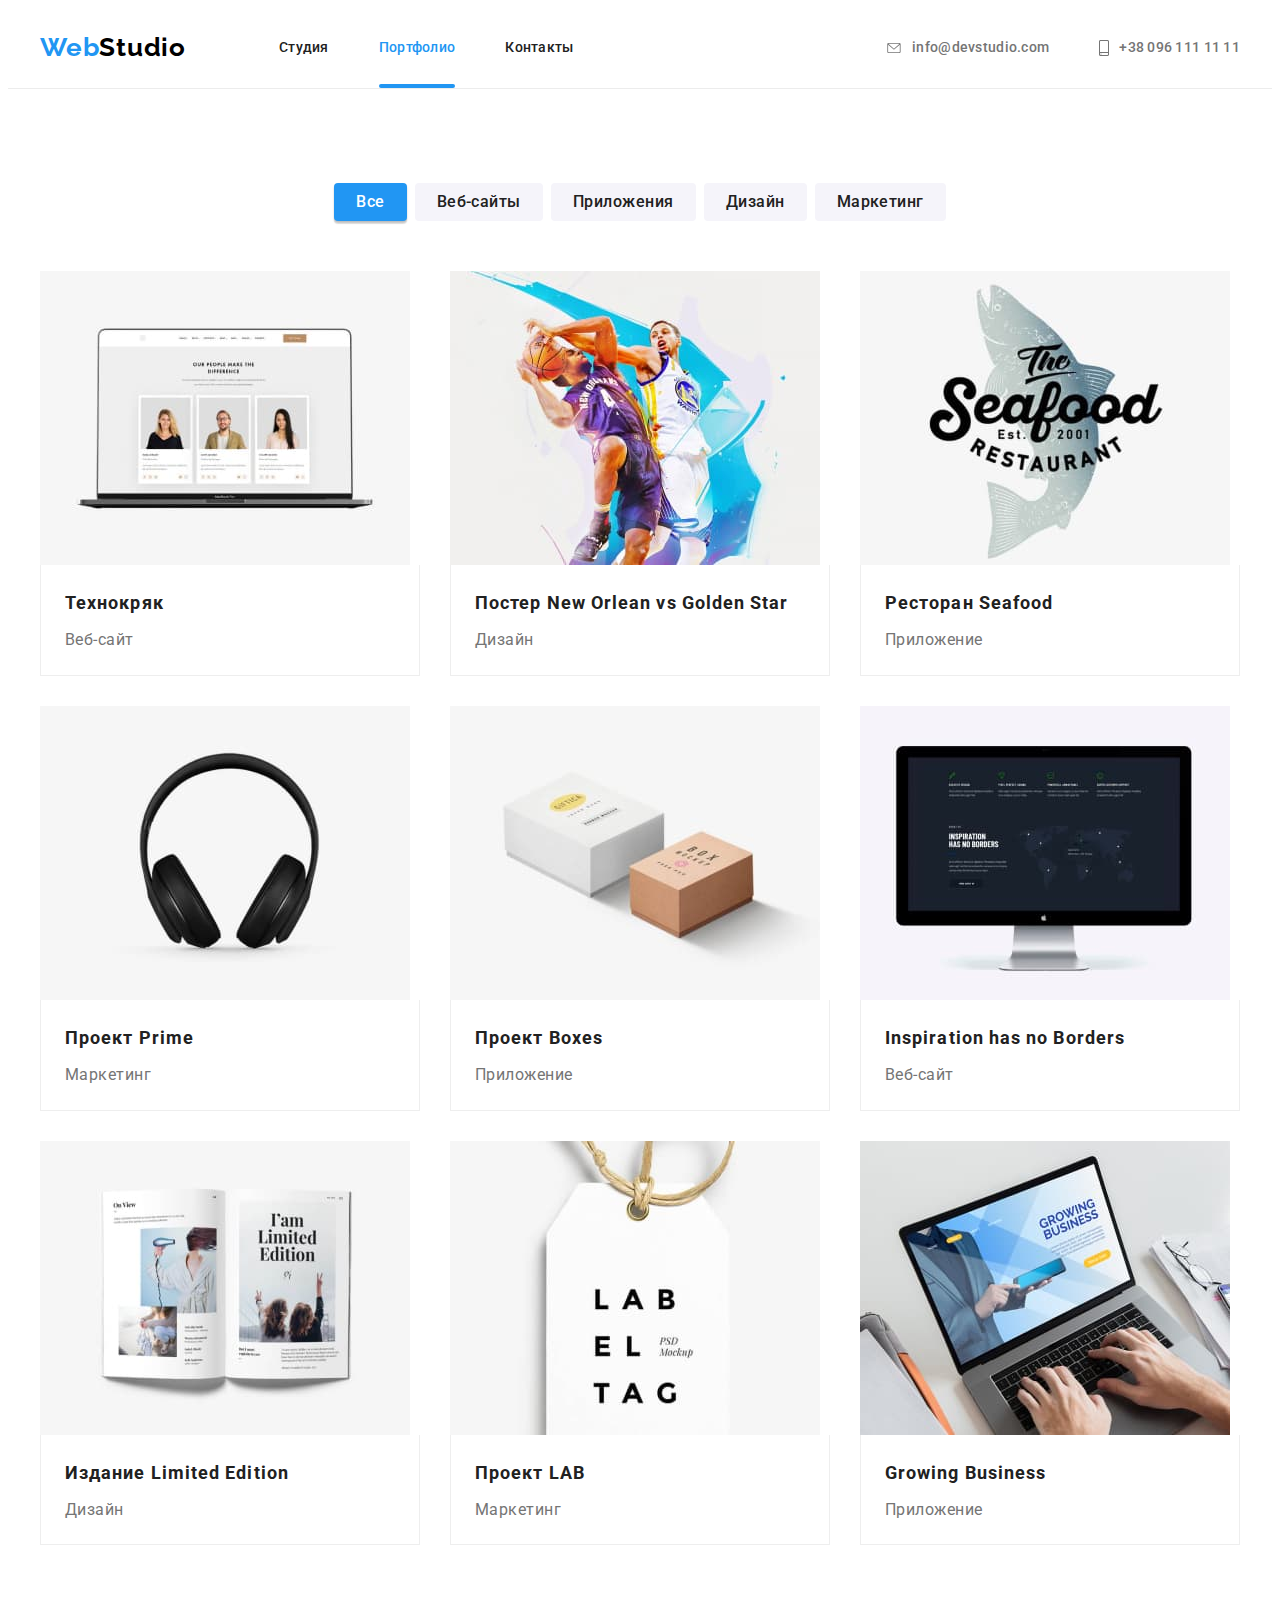
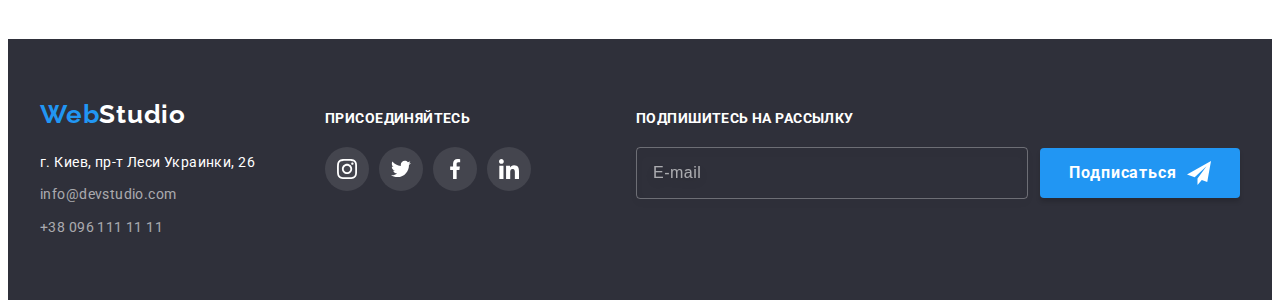
==== portfolio.html @ 106516d6 "Copies work-stage-06" ====
<!DOCTYPE html>
<html lang="ru">

<head>
  <meta charset="UTF-8" />
  <meta http-equiv="X-UA-Compatible" content="IE=edge" />
  <meta name="viewport" content="width=device-width, initial-scale=1.0" />
  <title>Portfolio</title>
  <link rel="preconnect" href="https://fonts.googleapis.com" />
  <link rel="preconnect" href="https://fonts.gstatic.com" crossorigin />
  <link href="https://fonts.googleapis.com/css2?family=Raleway:wght@700&family=Roboto:wght@400;500;700;900&display=swap"
    rel="stylesheet" />
  <link rel="stylesheet" href="https://cdnjs.cloudflare.com/ajax/libs/modern-normalize/1.1.0/modern-normalize.min.css"
    integrity="sha512-wpPYUAdjBVSE4KJnH1VR1HeZfpl1ub8YT/NKx4PuQ5NmX2tKuGu6U/JRp5y+Y8XG2tV+wKQpNHVUX03MfMFn9Q=="
    crossorigin="anonymous" referrerpolicy="no-referrer" />
  <link rel="stylesheet" href="./css/styles.css" />
</head>

<body>
  <!-- Header section -->
  <header class="header">
    <div class="container main-nav">
      <a class="logo link" href="./index.html">
        Web<span class="logo-header">Studio</span>
      </a>
      <nav>
        <ul class="site-nav list">
          <li class="item"><a class="link" href="./index.html">Студия</a></li>
          <li class="item">
            <a class="current link" href="./portfolio.html">Портфолио</a>
          </li>
          <li class="item"><a class="link" href="">Контакты</a></li>
        </ul>
      </nav>
      <!-- Header contacts section -->
      <ul class="header-contacts list">
        <li class="item">
          <a class="link" href="mailto:info@devstudio.com">
            <svg class="icon" width="16" height="10">
              <use href="./img/sprite.svg#icon-mail"></use>
            </svg>
            info@devstudio.com
          </a>
        </li>
        <li class="item">
          <a class="link" href="tel:+380961111111">
            <svg class="icon" width="10" height="16">
              <use href="./img/sprite.svg#icon-smartphone"></use>
            </svg>
            +38 096 111 11 11
          </a>
        </li>
      </ul>
    </div>
  </header>
  <!-- Main content -->
  <main>
    <section class="section portfolio">
      <div class="container">
        <!-- Скрытый заголовок -->
        <h1 hidden>Портфолио</h1>
        <!-- Filter buttons -->
        <ul class="portfolio-filter list">
          <li class="item">
            <button class="portfolio-filter-button current" type="button">
              Все
            </button>
          </li>
          <li class="item">
            <button class="portfolio-filter-button" type="button">
              Веб-сайты
            </button>
          </li>
          <li class="item">
            <button class="portfolio-filter-button" type="button">
              Приложения
            </button>
          </li>
          <li class="item">
            <button class="portfolio-filter-button" type="button">
              Дизайн
            </button>
          </li>
          <li class="item">
            <button class="portfolio-filter-button" type="button">
              Маркетинг
            </button>
          </li>
        </ul>
        <!-- Portfolio content -->
        <ul class="portfolio-content list">
          <li class="item">
            <a href="" class="link">
              <div class="portfolio-thumb">
                <img src="img/technocrack.jpg" alt="Ноутбук" width="370" />
                <p class="portfolio-overlay">
                  Ресурс предлагает комплексные предложения с разным уровнем
                  функционала и сервисов. Все это позволит посетителю получить
                  исчерпывающие сведения <br />
                  о компании или частном лице.
                </p>
              </div>
              <div class="item-info">
                <h2 class="title">Технокряк</h2>
                <p class="text">Веб-сайт</p>
              </div>
            </a>
          </li>
          <li class="item">
            <a href="" class="link">
              <div class="portfolio-thumb">
                <img src="img/basketbolists.jpg" alt="Баскетболисты" width="370" />
                <p class="portfolio-overlay">
                  Ресурс предлагает комплексные предложения с разным уровнем
                  функционала и сервисов. Все это позволит посетителю получить
                  исчерпывающие сведения <br />
                  о компании или частном лице.
                </p>
              </div>
              <div class="item-info">
                <h2 class="title">
                  Постер <span lang="en">New Orlean vs Golden Star</span>
                </h2>
                <p class="text">Дизайн</p>
              </div>
            </a>
          </li>
          <li class="item">
            <a href="" class="link">
              <div class="portfolio-thumb">
                <img src="img/restaurant-seafood.jpg" alt="Логотип ресторана" width="370" />
                <p class="portfolio-overlay">
                  Ресурс предлагает комплексные предложения с разным уровнем
                  функционала и сервисов. Все это позволит посетителю получить
                  исчерпывающие сведения <br />
                  о компании или частном лице.
                </p>
              </div>
              <div class="item-info">
                <h2 class="title">Ресторан <span lang="en">Seafood</span></h2>
                <p class="text">Приложение</p>
              </div>
            </a>
          </li>
          <li class="item">
            <a href="" class="link">
              <div class="portfolio-thumb">
                <img src="img/headphones.jpg" alt="Наушники" width="370" />
                <p class="portfolio-overlay">
                  Ресурс предлагает комплексные предложения с разным уровнем
                  функционала и сервисов. Все это позволит посетителю получить
                  исчерпывающие сведения <br />
                  о компании или частном лице.
                </p>
              </div>
              <div class="item-info">
                <h2 class="title">Проект <span lang="en">Prime</span></h2>
                <p class="text">Маркетинг</p>
              </div>
            </a>
          </li>
          <li class="item">
            <a href="" class="link">
              <div class="portfolio-thumb">
                <img src="img/boxes.jpg" alt="Коробки" width="370" />
                <p class="portfolio-overlay">
                  Ресурс предлагает комплексные предложения с разным уровнем
                  функционала и сервисов. Все это позволит посетителю получить
                  исчерпывающие сведения <br />
                  о компании или частном лице.
                </p>
              </div>
              <div class="item-info">
                <h2 class="title">Проект <span lang="en">Boxes</span></h2>
                <p class="text">Приложение</p>
              </div>
            </a>
          </li>
          <li class="item">
            <a href="" class="link">
              <div class="portfolio-thumb">
                <img src="img/monitor.jpg" alt="Монитор" width="370" />
                <p class="portfolio-overlay">
                  Ресурс предлагает комплексные предложения с разным уровнем
                  функционала и сервисов. Все это позволит посетителю получить
                  исчерпывающие сведения <br />
                  о компании или частном лице.
                </p>
              </div>
              <div class="item-info">
                <h2 class="title" lang="en">Inspiration has no Borders</h2>
                <p class="text">Веб-сайт</p>
              </div>
            </a>
          </li>
          <li class="item">
            <a href="" class="link">
              <div class="portfolio-thumb">
                <img src="img/book.jpg" alt="Книга" width="370" />
                <p class="portfolio-overlay">
                  Ресурс предлагает комплексные предложения с разным уровнем
                  функционала и сервисов. Все это позволит посетителю получить
                  исчерпывающие сведения <br />
                  о компании или частном лице.
                </p>
              </div>
              <div class="item-info">
                <h2 class="title">
                  Издание <span lang="en">Limited Edition</span>
                </h2>
                <p class="text">Дизайн</p>
              </div>
            </a>
          </li>
          <li class="item">
            <a href="" class="link">
              <div class="portfolio-thumb">
                <img src="img/tag.jpg" alt="Лейба" width="370" />
                <p class="portfolio-overlay">
                  Ресурс предлагает комплексные предложения с разным уровнем
                  функционала и сервисов. Все это позволит посетителю получить
                  исчерпывающие сведения <br />
                  о компании или частном лице.
                </p>
              </div>
              <div class="item-info">
                <h2 class="title">Проект <span lang="en">LAB</span></h2>
                <p class="text">Маркетинг</p>
              </div>
            </a>
          </li>
          <li class="item">
            <a href="" class="link">
              <div class="portfolio-thumb">
                <img src="img/businessman.jpg" alt="Бизнесмен" width="370" />
                <p class="portfolio-overlay">
                  Ресурс предлагает комплексные предложения с разным уровнем
                  функционала и сервисов. Все это позволит посетителю получить
                  исчерпывающие сведения <br />
                  о компании или частном лице.
                </p>
              </div>
              <div class="item-info">
                <h2 class="title" lang="en">Growing Business</h2>
                <p class="text">Приложение</p>
              </div>
            </a>
          </li>
        </ul>
      </div>
    </section>
  </main>
  <footer class="footer">
    <div class="container">
      <div>
        <a class="logo link" href="./index.html">Web<span class="logo-footer">Studio</span>
        </a>
        <address class="footer-address">
          <ul class="footer-address-list list">
            <li class="item">
              <a class="footer-address-link link" target="_blank" href="https://goo.gl/maps/aLoBdVxBaDCiLa739">г. Киев,
                пр-т Леси Украинки, 26</a>
            </li>
            <li class="item">
              <a class="footer-contacts-link link" href="mailto:info@devstudio.com">info@devstudio.com</a>
            </li>
            <li class="item">
              <a class="footer-contacts-link link" href="tel:+380961111111">+38 096 111 11 11</a>
            </li>
          </ul>
        </address>
      </div>
      <!-- Footer connect -->
      <div class="connect">
        <strong class="title">Присоединяйтесь</strong>
        <ul class="list">
          <li class="item">
            <a class="link" href="https://www.instagram.com">
              <svg class="icon" width="20" height="20">
                <use href="./img/sprite.svg#icon-instagram"></use>
              </svg>
            </a>
          </li>
          <li class="item">
            <a class="link" href="https://twitter.com">
              <svg class="icon" width="20" height="20">
                <use href="./img/sprite.svg#icon-twitter"></use>
              </svg>
            </a>
          </li>
          <li class="item">
            <a class="link" href="https://www.facebook.com">
              <svg class="icon" width="20" height="20">
                <use href="./img/sprite.svg#icon-facebook"></use>
              </svg>
            </a>
          </li>
          <li class="item">
            <a class="link" href="https://www.linkedin.com/">
              <svg class="icon" width="20" height="20">
                <use href="./img/sprite.svg#icon-linkedin"></use>
              </svg>
            </a>
          </li>
        </ul>
      </div>
      <!-- Footer sign-in section -->
      <div class="sign-in">
        <strong class="title">Подпишитесь на рассылку</strong>
        <form class="form" autocomplete="off">
          <input class="sign-in-field" type="email" name="mail" placeholder="E-mail">
          <button class="sign-in-btn" type="submit">Подписаться
            <svg class="icon" width="24" height="24">
              <use href="./img/sprite.svg#icon-send"></use>
            </svg>
          </button>
        </form>
      </div>

    </div>
  </footer>
</body>

</html>
---- css/styles.css ----
/* Палитра Цветов
      Логотип
Цвет логотипа: синий #2196F3;
Цвет логотипа: черный #000000;
Цвет логотипа: белый #FFFFFF;
      Текст
Цвет заголовков: темный #212121
Цвет параграфов, контакты на белом фоне: серый #757575
Контакты на сером фоне: rgba(255, 255, 255, 0.6)
      Фон
Основной цвет фона белый #FFFFFF
Основной цвет фона темный #2F303A
Вторичный цвет фона светло-серый #F5F4FA
      Кнопки
Основной цвет кнопок синий #2196F3
Цвет :hover на синих кнопках синий #188CE8
Основной цвет кнопок серый #F5F4FA
Цвет :hover на серых кнопках синий #2196F3
Цвет бордера нижний у хедера #ECECEC
Цвет бордера карточек портфолио #EEEEEE
Team social icon color #AFB1B8
Footer connect icons color rgba(255, 255, 255, 0.1);

input-border-color
*/
/* Fonts
Logo Raleway 700; 
h1 Roboto 900
h2 Roboto 700
li,h3 Roboto 500
p Roboto 400 */

:root {
  --main-color: #ffffff;
  --header-logo-color: #000000;
  --accent-color: #2196f3;
  --title-color: #212121;
  --text-color: #757575;
  --text-color-secondary: rgba(255, 255, 255, 0.6);
  --bg-color-first: #2f303a;
  --bg-color-second: #f5f4fa;
  --btn-color-hover: #188ce8;
  --header-border: #ececec;
  --portfolio-cars-border: #eeeeee;
  --social-icon-fill: #afb1b8;
  --footer-icon-bg: rgba(255, 255, 255, 0.1);
  --services-overlay-bg: rgba(47, 48, 58, 0.8);
  --backdrop-color: rgba(47, 48, 58, 0.8);
  --close-btn-border: rgba(0, 0, 0, 0.1);
  --portfolio-overlay-bg: rgba(33, 150, 243, 0.9);
  --input-border-color: rgba(33, 33, 33, 0.2);
  --placeholder-color: rgba(117, 117, 117, 0.5);
  --sign-in-border: rgba(255, 255, 255, 0.3);

  --anim-time: 250ms;
  --anim-time-line: cubic-bezier(0.4, 0, 0.2, 1);
}
/* Main preferences */

h1,
h2,
h3,
p {
  margin: 0;
}
ul {
  padding-left: 0;
  margin: 0;
}
img {
  display: block;
}

body {
  color: var(--text-color);
  background-color: var(--main-color);
  font-family: Roboto, sans-serif;
  font-size: 14px;
}

.list {
  list-style: none;
}

.link {
  text-decoration: none;
}

.container {
  width: 1200px;
  padding-left: 15px;
  padding-right: 15px;
  margin: 0 auto;
  /* outline: 2px solid tomato; */
}
.section {
  padding-top: 94px;
  padding-bottom: 94px;
  /* outline: 2px solid yellow; */
}

/* Header section */
.header {
  border-bottom: 1px solid var(--header-border);
}

.header .logo {
  padding: 24px 0;
}

.logo {
  color: var(--accent-color);
  font-family: Raleway;
  font-weight: 700;
  font-size: 26px;
  line-height: 1.2;
  letter-spacing: 0.03em;
}

.logo-header {
  color: var(--header-logo-color);
}

/* Main nav */

.main-nav {
  display: flex;
  align-items: center;
}

.site-nav {
  display: flex;
  margin-left: 93px;
}

.site-nav .item + .item {
  margin-left: 50px;
}

.site-nav .link {
  position: relative;
  display: block;

  padding-top: 32px;
  padding-bottom: 32px;

  color: var(--title-color);
  font-weight: 500;
  line-height: 1.14;
  letter-spacing: 0.02em;
  transition: color var(--anim-time) var(--anim-time-line);
}
.site-nav .link:hover,
.site-nav .link:focus {
  color: var(--accent-color);
}
.site-nav .current {
  color: var(--accent-color);
}

.site-nav .current::after {
  position: absolute;
  content: "";
  left: 0;
  bottom: 0;
  width: 100%;
  height: 4px;
  background-color: var(--accent-color);
  border-radius: 2px;
}

/* Header contacts section */

.header-contacts {
  display: flex;
  margin-left: auto;
}

.header-contacts .item + .item {
  margin-left: 50px;
}

.header-contacts .link {
  display: flex;
  align-items: center;

  padding-top: 32px;
  padding-bottom: 32px;

  color: var(--text-color);
  font-weight: 500;
  line-height: 1.14;
  letter-spacing: 0.02em;
  transition: color var(--anim-time) var(--anim-time-line);
}

.header-contacts .icon {
  margin-right: 10px;
  fill: currentColor;
}

.header-contacts .link:hover,
.header-contacts .link:focus {
  color: var(--accent-color);
}

/* Order section */

.order {
  padding: 200px 0;
  background-color: var(--bg-color-first);
  padding: 200px auto;
  text-align: center;

  max-width: 1600px;
  height: 600px;

  margin-left: auto;
  margin-right: auto;

  background-image: linear-gradient(
      to right,
      rgba(47, 48, 58, 0.4),
      rgba(47, 48, 58, 0.4)
    ),
    url(../img/order-bg.jpg);
  background-position: center;
  background-repeat: no-repeat;
  background-size: cover;
}

.order-title {
  color: var(--main-color);
  font-weight: 900;
  font-size: 44px;
  line-height: 1.36;
  text-align: center;
  letter-spacing: 0.06em;
  text-transform: uppercase;
  width: 696px;

  margin-bottom: 30px;
  margin-left: auto;
  margin-right: auto;
}

/* Button */

.order-button,
.modal-submit,
.sign-in-btn {
  /* padding-top: 10px 32px; */
  padding: 0;

  width: 200px;
  height: 50px;

  color: var(--main-color);
  background-color: var(--accent-color);
  cursor: pointer;
  font-family: inherit;
  font-weight: 700;
  font-size: 16px;
  line-height: 1.88;

  text-align: center;
  letter-spacing: 0.06em;

  border: none;
  box-shadow: 0px 4px 4px rgba(0, 0, 0, 0.15);
  border-radius: 4px;

  transition: background-color var(--anim-time) var(--anim-time-line);
}

.order-button:hover,
.order-button:focus,
.modal-submit:hover,
.modal-submit:focus,
.sign-in-btn:hover,
.sign-in-btn:focus {
  background-color: var(--btn-color-hover);
}

/* Advantages section */

.advantages .list {
  display: flex;
  justify-content: space-between;
}

.advantages .item {
  width: 270px;
}

.advantages .item + .item {
  margin-left: 30px;
}

.advantages .card {
  display: flex;
  justify-content: center;
  align-items: center;

  height: 120px;

  background-color: var(--bg-color-second);
  border-radius: 4px;
  margin-bottom: 30px;
}

.advantages .title {
  margin-bottom: 10px;

  color: var(--title-color);
  font-weight: 700;
  line-height: 1.14;
  letter-spacing: 0.03em;
  text-transform: uppercase;
}
.advantages .text {
  line-height: 1.7;
  letter-spacing: 0.03em;
}

/* Services section */

.services {
  padding-bottom: 94px;
}

.services .list {
  display: flex;
  justify-content: space-between;
}

.services .item {
  position: relative;
}

/* .services .item + .item {
  /* margin-left: 30px;
 } */

.services .title,
.team .title {
  margin-bottom: 50px;

  color: var(--title-color);
  font-weight: 700;
  font-size: 36px;
  line-height: 1.17;
  text-align: center;
  letter-spacing: 0.03em;
}

.services-overlay {
  position: absolute;
  left: 0;
  bottom: 0;

  display: flex;
  justify-content: center;
  align-items: center;

  height: 70px;
  width: 100%;
  /* padding-top: 27px;
  padding-bottom: 27px; */

  font-weight: 700;
  font-size: 14px;
  line-height: 1.14;
  text-align: center;
  letter-spacing: 0.03em;
  text-transform: uppercase;
  color: var(--main-color);

  background-color: var(--services-overlay-bg);
}

/* Team section */
.team {
  background-color: var(--bg-color-second);
}

.team-list {
  display: flex;
  justify-content: space-between;
}

.team .item + .item {
  margin-left: 30px;
}

.team .item {
  padding-bottom: 30px;

  background-color: var(--main-color);

  box-shadow: 0px 1px 3px rgba(0, 0, 0, 0.12), 0px 1px 1px rgba(0, 0, 0, 0.14),
    0px 2px 1px rgba(0, 0, 0, 0.2);
  border-radius: 0px 0px 4px 4px;
}
.team img {
  margin-bottom: 30px;
}

.team .worker {
  margin-bottom: 10px;

  color: var(--title-color);
  font-weight: 500;
  font-size: 16px;
  line-height: 1.19;
  text-align: center;
  letter-spacing: 0.03em;
}

.team .text {
  margin-bottom: 16px;

  font-size: 16px;
  line-height: 1.19;
  /* text-align: center; */
  letter-spacing: 0.03em;
  text-align: center;
}

/* -----Social----- */
.social {
  display: flex;
  justify-content: center;
}

.social-item + .social-item {
  margin-left: 10px;
}

.social-link {
  display: flex;
  align-items: center;
  justify-content: center;

  width: 44px;
  height: 44px;
  border-radius: 50%;
  background-color: var(--main-color);
  color: var(--social-icon-fill);
  transition: color var(--anim-time) var(--anim-time-line),
    background-color var(--anim-time) var(--anim-time-line);
}

.social-icon {
  fill: currentColor;
}

.social-link:hover,
.social-link:focus {
  color: var(--main-color);
  background-color: var(--accent-color);
}

/* Clients section */

.clients .title {
  margin-bottom: 50px;

  color: var(--title-color);
  font-weight: 700;
  font-size: 36px;
  line-height: 1.17;
  text-align: center;
  letter-spacing: 0.03em;
}

.clients .list {
  display: flex;
  justify-content: space-between;
}

.clients .item + .item {
  margin-left: 30px;
}

.clients .link {
  display: flex;
  align-items: center;
  justify-content: center;

  width: 170px;
  height: 92px;
  border: 1px solid var(--social-icon-fill);
  color: var(--social-icon-fill);
  border-radius: 4px;

  transition: color var(--anim-time) var(--anim-time-line),
    border-color var(--anim-time) var(--anim-time-line);
}

.clients .icon {
  fill: currentColor;
}

.clients .link:hover,
.clients .link:focus {
  color: var(--accent-color);
  border-color: var(--accent-color);
}

/* Footer section */
.footer {
  padding-top: 60px;
  padding-bottom: 60px;

  background-color: var(--bg-color-first);
}

.logo-footer {
  color: var(--main-color);
}

.footer-address {
  margin-top: 20px;
}

.footer-address-list .item + .item {
  margin-top: 9px;
}

.footer-address-link {
  color: var(--main-color);
  font-style: normal;
  font-weight: 400;
  line-height: 1.7;
  letter-spacing: 0.03em;
}

.footer-contacts-link {
  color: var(--text-color-secondary);
  font-style: normal;
  font-weight: 400;
  line-height: 1.7;
  letter-spacing: 0.03em;
}

.footer .link {
  transition: color var(--anim-time) var(--anim-time-line);
}

.footer .link:hover,
.footer .link:focus {
  color: var(--accent-color);
}

/* Footer connect */
.footer .container {
  display: flex;
  align-items: baseline;
}

.connect {
  margin-left: 70px;
}

.connect .title,
.sign-in .title {
  display: block;

  margin-bottom: 20px;

  color: var(--main-color);
  font-weight: 700;
  font-size: 14px;
  line-height: 1.14;
  letter-spacing: 0.03em;
  text-transform: uppercase;
}

.connect .list {
  display: flex;
  justify-content: center;
}

.connect .item + .item {
  margin-left: 10px;
}

.connect .link {
  display: flex;
  justify-content: center;
  align-items: center;

  width: 44px;
  height: 44px;
  border-radius: 50%;
  background-color: var(--footer-icon-bg);

  transition: background-color var(--anim-time) var(--anim-time-line);
}

.connect .icon {
  fill: var(--main-color);
}

.connect .link:hover,
.connect .link:focus {
  background-color: var(--accent-color);
}

/* Footer sign-in section */

.sign-in {
  margin-left: auto;
}

.sign-in .form {
  display: inline-flex;
  align-items: center;
}
.sign-in-field {
  width: 358px;

  padding: 15px 16px;
  margin-right: 12px;
  cursor: pointer;

  background-color: transparent;
  border: 1px solid var(--sign-in-border);
  filter: drop-shadow(0px 4px 4px rgba(0, 0, 0, 0.15));
  border-radius: 4px;

  /* font-family: "Roboto";
  font-style: normal;
  font-weight: 400; */
  font-size: 16px;
  line-height: 1.25;
  letter-spacing: 0.03em;
  color: var(--main-color);
}

.sign-in-field::placeholder {
  /* font-family: "Roboto";
  font-style: normal;
  font-weight: 400; */
  font-size: 16px;
  line-height: 1.25;
  letter-spacing: 0.03em;
  color: var(--text-color-secondary);
}

.sign-in-btn {
  display: inline-flex;
  justify-content: center;
  align-items: center;
}

.sign-in-btn .icon {
  margin-left: 10px;
  fill: var(--main-color);
}

/* ---Backdrop--- */

.backdrop {
  position: fixed;
  top: 0;
  left: 0;
  width: 100%;
  height: 100%;

  background: var(--backdrop-color);

  opacity: 1;
  transition: opacity var(--anim-time) var(--anim-time-line),
    visibility var(--anim-time) var(--anim-time-line);
}

.backdrop.is-hidden {
  opacity: 0;
  pointer-events: none;
  visibility: hidden;
}

.backdrop.is-hidden .modal {
  transform: translate(-50%, -50%) scale(0.5);
}

.modal {
  position: absolute;
  top: 50%;
  left: 50%;

  width: 528px;
  min-height: 581px;

  padding: 40px;

  background-color: var(--main-color);
  box-shadow: 0px 1px 3px rgba(0, 0, 0, 0.12), 0px 1px 1px rgba(0, 0, 0, 0.14),
    0px 2px 1px rgba(0, 0, 0, 0.2);
  border-radius: 4px;

  transform: translate(-50%, -50%) scale(1);
  transition: transform var(--anim-time) var(--anim-time-line);
}

.close-btn {
  position: absolute;
  right: 8px;
  top: 8px;

  display: flex;
  justify-content: center;
  align-items: center;

  width: 30px;
  height: 30px;

  cursor: pointer;

  background-color: inherit;
  border: 1px solid var(--close-btn-border);
  border-radius: 50%;

  transition: fill var(--anim-time) var(--anim-time-line);
}

.close-btn:hover,
.close-btn:focus {
  fill: var(--accent-color);
}

/* Modal formfield */

.modal-form {
  width: 100%;
}

.modal-title {
  display: block;

  margin-bottom: 12px;

  font-weight: 700;
  font-size: 20px;
  line-height: 1, 15;
  text-align: center;
  letter-spacing: 0.03em;

  color: var(--title-color);
}

.input-label {
  display: block;
  margin-bottom: 4px;

  cursor: pointer;

  font-weight: 400;
  font-size: 12px;
  line-height: 1.17;
  letter-spacing: 0.01em;

  color: var(--text-color);
}
.input-wrap {
  position: relative;

  margin-bottom: 10px;
}

.form-input {
  display: block;
  width: 100%;

  padding: 11px 12px;
  padding-left: 42px;

  font-style: normal;
  font-weight: 400;
  font-size: 14px;
  line-height: 1.14;
  letter-spacing: 0.01em;
  border: 1px solid var(--input-border-color);
  border-radius: 4px;

  outline: none;

  cursor: pointer;

  transition: border-color var(--anim-time) var(--anim-time-line);
}

.input-wrap:focus-within > .form-input {
  border-color: var(--accent-color);
}

.input-wrap .icon {
  position: absolute;

  bottom: 50%;
  left: 12px;

  transform: translateY(50%);

  fill: var(--title-color);
  transition: fill var(--anim-time) var(--anim-time-line);
}

.input-wrap:focus-within > .icon {
  fill: var(--accent-color);
}

.input-comment {
  display: block;

  width: 100%;
  height: 120px;

  resize: none;
  padding: 12px 16px;

  border: 1px solid var(--input-border-color);
  border-radius: 4px;

  cursor: pointer;

  transition: border-color var(--anim-time) var(--anim-time-line);
}

.input-comment::placeholder {
  font-size: 14px;
  line-height: 16px;
  letter-spacing: 0.01em;
  color: var(--placeholder-color);
}

.comment-wrap {
  margin-bottom: 20px;
}

/* Modal agreement checkbox*/

.agreement {
  position: relative;

  display: flex;
  justify-content: center;

  margin-bottom: 30px;
}

.agreement-checkbox {
  position: absolute;
  width: 1px;
  height: 1px;
  margin: -1px;
  border: 0;
  padding: 0;
  clip: rect(0 0 0 0);
  overflow: hidden;
}

.agreement-icon {
  display: inline-block;

  margin-right: 7px;

  border: 2px solid var(--title-color);
  border-radius: 2px;

  transition: background-color 250ms linear, border 250ms linear;
  fill: transparent;
}

.agreement:focus-within > .agreement-icon {
  border: 2px solid var(--btn-color-hover);
}

.agreement-checkbox:checked + .agreement-icon {
  border-color: transparent;
  background-color: var(--accent-color);
  fill: var(--main-color);
  /* background-image: url("../img/full-check.svg"); */
  /* background-size: contain;
  background-origin: border-box; */
}

.agreement-link {
  color: var(--accent-color);
}
/* Modal submit button */

.modal-submit {
  display: block;
  margin-left: auto;
  margin-right: auto;
}

/* Porttfolio section */

.portfolio-filter {
  display: flex;
  justify-content: center;
  align-items: flex-start;

  padding-bottom: 16px;
  margin-bottom: 34px;
}

.portfolio-filter .item + .item {
  margin-left: 8px;
}

.portfolio-filter-button {
  padding: 6px 22px;

  color: var(--title-color);
  background-color: var(--bg-color-second);
  font-family: inherit;
  font-weight: 500;
  font-size: 16px;
  line-height: 1.63;
  text-align: center;
  letter-spacing: 0.03em;
  cursor: pointer;
  border: none;
  border-radius: 4px;

  transition: color var(--anim-time) var(--anim-time-line),
    background-color var(--anim-time) var(--anim-time-line),
    box-shadow var(--anim-time) var(--anim-time-line);
}

.portfolio-filter-button:hover,
.portfolio-filter-button:focus {
  color: var(--main-color);
  background-color: var(--accent-color);
  /* shadow-middle */
  box-shadow: 0px 3px 1px rgba(0, 0, 0, 0.1), 0px 1px 2px rgba(0, 0, 0, 0.08),
    0px 2px 2px rgba(0, 0, 0, 0.12);
}

.portfolio-filter-button.current {
  color: var(--main-color);
  background-color: var(--accent-color);
  box-shadow: 0px 3px 1px rgba(0, 0, 0, 0.1), 0px 1px 2px rgba(0, 0, 0, 0.08),
    0px 2px 2px rgba(0, 0, 0, 0.12);
}

/* Portfolio content */

.portfolio-content {
  display: flex;
  flex-wrap: wrap;
  margin-left: -30px;
  margin-bottom: -30px;
}

.portfolio-content .item {
  width: calc(100% / 3 - 30px);
  margin-left: 30px;
  margin-bottom: 30px;
}

.portfolio-content .link {
  display: block;
  transition: box-shadow var(--anim-time) var(--anim-time-line);
}

.portfolio-thumb {
  position: relative;
  overflow: hidden;
}

.portfolio-overlay {
  position: absolute;
  top: 0;
  left: 0;
  height: 100%;
  width: 100%;

  display: flex;
  align-items: center;

  padding-left: 28px;
  padding-right: 28px;

  font-size: 18px;
  line-height: 1.56;
  letter-spacing: 0.03em;

  background-color: var(--portfolio-overlay-bg);
  color: var(--main-color);

  transform: translateY(101%);
  transition: transform var(--anim-time) var(--anim-time-line);
}

.portfolio-content .link:hover .portfolio-overlay,
.portfolio-content .link:focus .portfolio-overlay {
  transform: translateY(0);
}

.portfolio-content .link:hover,
.portfolio-content .link:focus {
  box-shadow: 0px 1px 1px rgba(0, 0, 0, 0.12), 0px 4px 4px rgba(0, 0, 0, 0.06),
    1px 4px 6px rgba(0, 0, 0, 0.16);
}

.item-info {
  padding: 20px 24px;

  border-left: 1px solid var(--portfolio-cars-border);
  border-right: 1px solid var(--portfolio-cars-border);
  border-bottom: 1px solid var(--portfolio-cars-border);
}

.portfolio-content .title {
  margin-bottom: 4px;

  color: var(--title-color);
  font-weight: 700;
  font-size: 18px;
  line-height: 2;
  letter-spacing: 0.06em;
}
.portfolio-content .text {
  color: var(--text-color);
  font-size: 16px;
  line-height: 1.86;
  letter-spacing: 0.03em;
}
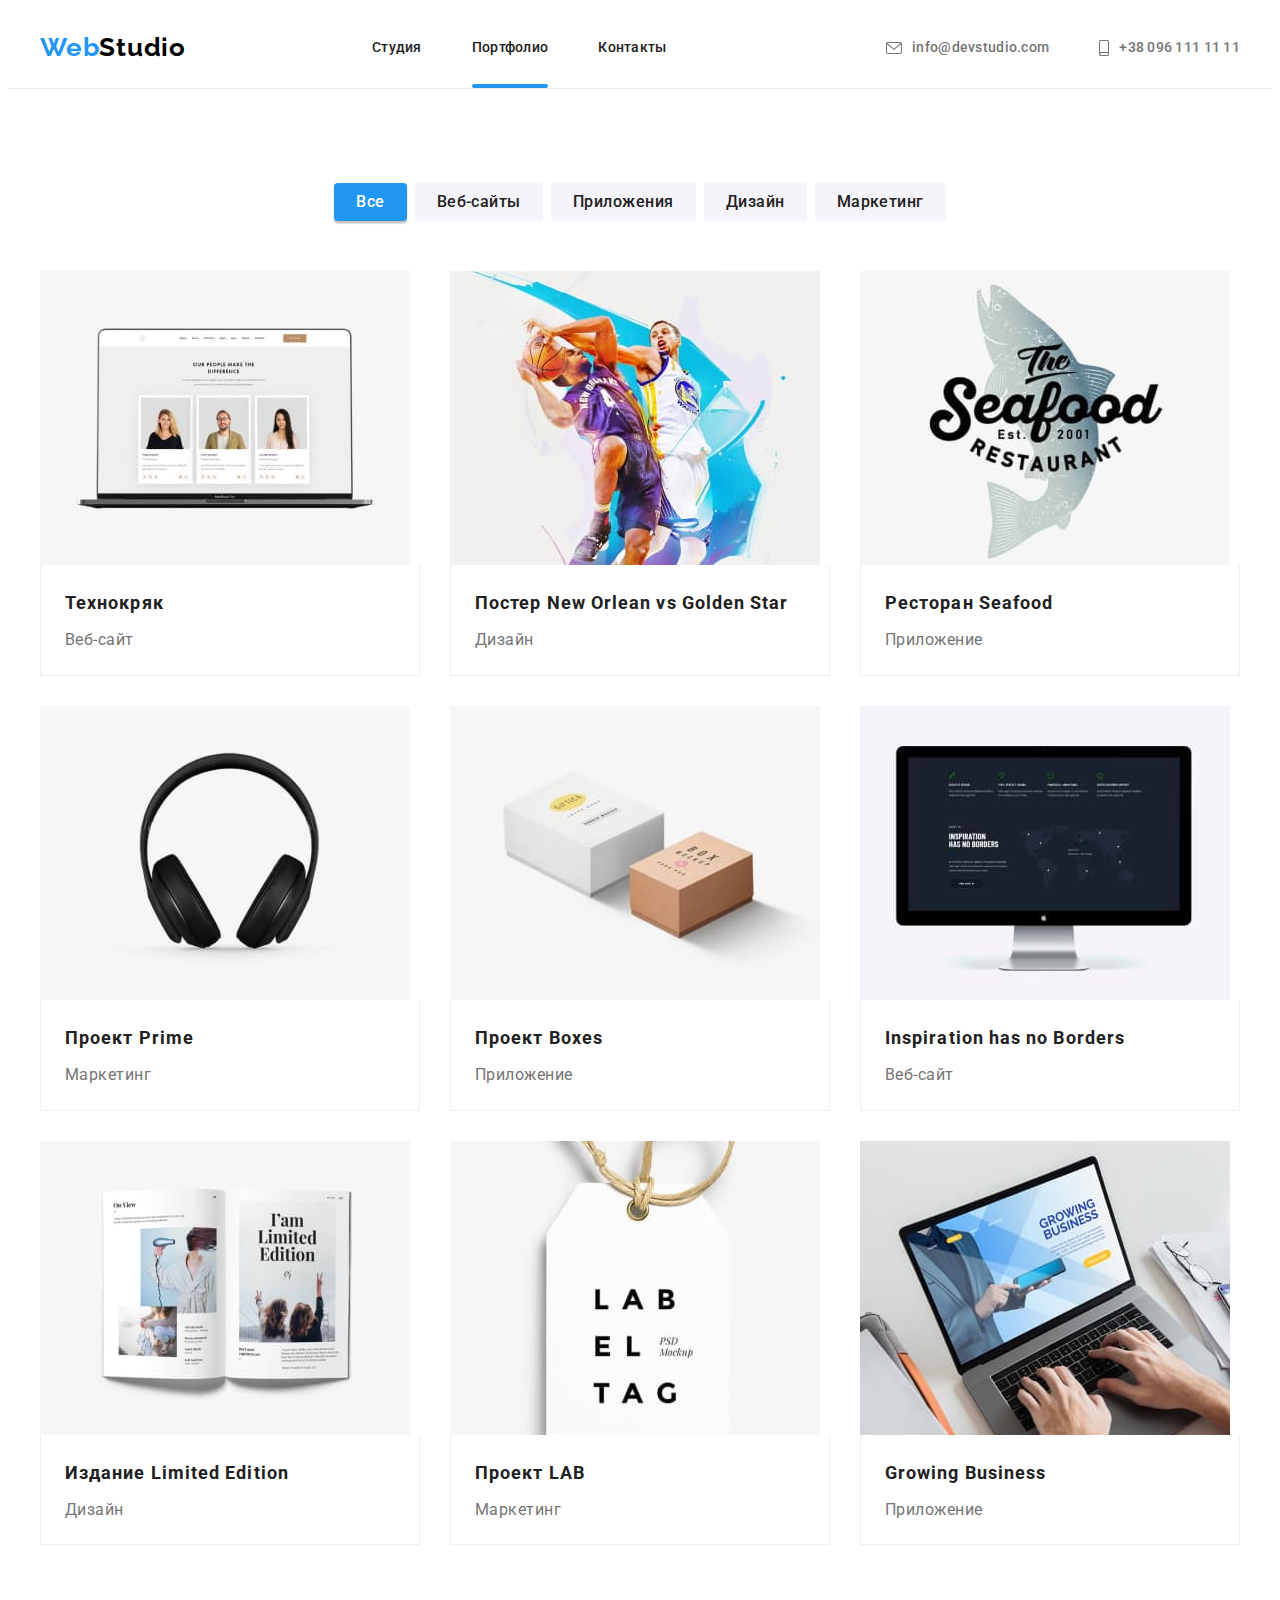
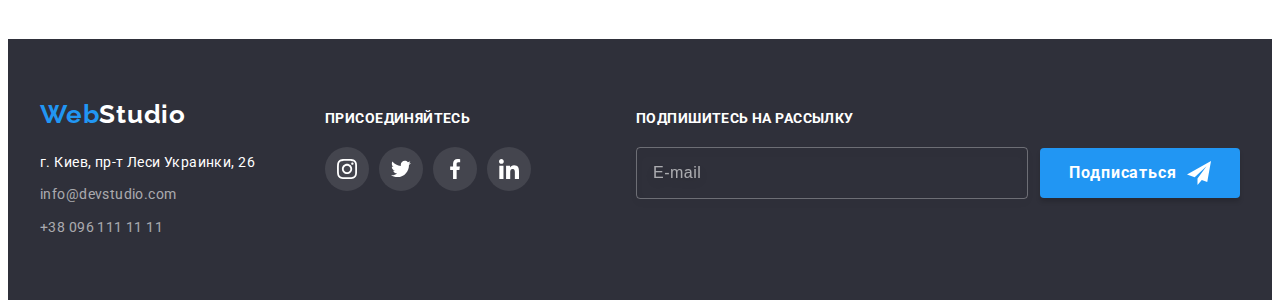
==== commit 83710863: "Adds SASS & BEM to same sections" ====
--- a/portfolio.html
+++ b/portfolio.html
@@ -14,6 +14,7 @@
     integrity="sha512-wpPYUAdjBVSE4KJnH1VR1HeZfpl1ub8YT/NKx4PuQ5NmX2tKuGu6U/JRp5y+Y8XG2tV+wKQpNHVUX03MfMFn9Q=="
     crossorigin="anonymous" referrerpolicy="no-referrer" />
   <link rel="stylesheet" href="./css/styles.css" />
+  <link rel="stylesheet" href="./css/main.css">
 </head>
 
 <body>
@@ -21,30 +22,32 @@
   <header class="header">
     <div class="container main-nav">
       <a class="logo link" href="./index.html">
-        Web<span class="logo-header">Studio</span>
+        Web<span class="logo__header">Studio</span>
       </a>
-      <nav>
+      <nav class="navigation">
         <ul class="site-nav list">
-          <li class="item"><a class="link" href="./index.html">Студия</a></li>
-          <li class="item">
-            <a class="current link" href="./portfolio.html">Портфолио</a>
-          </li>
-          <li class="item"><a class="link" href="">Контакты</a></li>
+          <li class="site-nav__item item">
+            <a class="site-nav__link link" href="./index.html">Студия</a>
+          </li>
+          <li class="site-nav__item item">
+            <a class="site-nav__link site-nav__link--current link" href="./portfolio.html">Портфолио</a>
+          </li>
+          <li class="site-nav__item item"><a class="site-nav__link link" href="">Контакты</a></li>
         </ul>
       </nav>
       <!-- Header contacts section -->
       <ul class="header-contacts list">
-        <li class="item">
-          <a class="link" href="mailto:info@devstudio.com">
-            <svg class="icon" width="16" height="10">
+        <li class="header-contacts__item item">
+          <a class="header-contacts__link link" href="mailto:info@devstudio.com">
+            <svg class="header-contacts__icon" width="16" height="12">
               <use href="./img/sprite.svg#icon-mail"></use>
             </svg>
             info@devstudio.com
           </a>
         </li>
-        <li class="item">
-          <a class="link" href="tel:+380961111111">
-            <svg class="icon" width="10" height="16">
+        <li class="header-contacts__item item">
+          <a class="header-contacts__link link" href="tel:+380961111111">
+            <svg class="header-contacts__icon" width="10" height="16">
               <use href="./img/sprite.svg#icon-smartphone"></use>
             </svg>
             +38 096 111 11 11
--- a/css/main.css
+++ b/css/main.css
@@ -0,0 +1,935 @@
+@charset "UTF-8";
+/* Палитра Цветов
+      Логотип
+Цвет логотипа: синий #2196F3;
+Цвет логотипа: черный #000000;
+Цвет логотипа: белый #FFFFFF;
+      Текст
+Цвет заголовков: темный #212121
+Цвет параграфов, контакты на белом фоне: серый #757575
+Контакты на сером фоне: rgba(255, 255, 255, 0.6)
+      Фон
+Основной цвет фона белый #FFFFFF
+Основной цвет фона темный #2F303A
+Вторичный цвет фона светло-серый #F5F4FA
+      Кнопки
+Основной цвет кнопок синий #2196F3
+Цвет :hover на синих кнопках синий #188CE8
+Основной цвет кнопок серый #F5F4FA
+Цвет :hover на серых кнопках синий #2196F3
+Цвет бордера нижний у хедера #ECECEC
+Цвет бордера карточек портфолио #EEEEEE
+Team social icon color #AFB1B8
+Footer connect icons color rgba(255, 255, 255, 0.1);
+
+input-border-color
+*/
+/* Fonts
+Logo Raleway 700; 
+h1 Roboto 900
+h2 Roboto 700
+li,h3 Roboto 500
+p Roboto 400 */
+:root {
+  --main-color: #ffffff;
+  --header-logo-color: #000000;
+  --accent-color: #2196f3;
+  --title-color: #212121;
+  --text-color: #757575;
+  --text-color-secondary: rgba(255, 255, 255, 0.6);
+  --bg-color-first: #2f303a;
+  --bg-color-second: #f5f4fa;
+  --btn-color-hover: #188ce8;
+  --header-border: #ececec;
+  --portfolio-cars-border: #eeeeee;
+  --social-icon-fill: #afb1b8;
+  --footer-icon-bg: rgba(255, 255, 255, 0.1);
+  --services-overlay-bg: rgba(47, 48, 58, 0.8);
+  --backdrop-color: rgba(47, 48, 58, 0.8);
+  --close-btn-border: rgba(0, 0, 0, 0.1);
+  --portfolio-overlay-bg: rgba(33, 150, 243, 0.9);
+  --input-border-color: rgba(33, 33, 33, 0.2);
+  --placeholder-color: rgba(117, 117, 117, 0.5);
+  --sign-in-border: rgba(255, 255, 255, 0.3);
+  --anim-time: 250ms;
+  --anim-time-line: cubic-bezier(0.4, 0, 0.2, 1);
+}
+
+/* Main preferences */
+h1,
+h2,
+h3,
+p {
+  margin: 0;
+}
+
+ul {
+  padding-left: 0;
+  margin: 0;
+}
+
+img {
+  display: block;
+}
+
+body {
+  color: var(--text-color);
+  background-color: var(--main-color);
+  font-family: Roboto, sans-serif;
+  font-size: 14px;
+}
+
+.list {
+  list-style: none;
+}
+
+.link {
+  text-decoration: none;
+}
+
+.container {
+  width: 1200px;
+  padding-left: 15px;
+  padding-right: 15px;
+  margin: 0 auto;
+  /* outline: 2px solid tomato; */
+}
+
+.section {
+  padding-top: 94px;
+  padding-bottom: 94px;
+  /* outline: 2px solid yellow; */
+}
+
+/* Header section */
+.header {
+  border-bottom: 1px solid var(--header-border);
+}
+
+.main-nav {
+  display: flex;
+  align-items: center;
+}
+
+.logo {
+  color: var(--accent-color);
+  font-family: Raleway;
+  font-weight: 700;
+  font-size: 26px;
+  line-height: 1.2;
+  letter-spacing: 0.03em;
+  padding: 24px 0;
+}
+
+.logo__header {
+  color: var(--header-logo-color);
+}
+
+.navigation {
+  margin-left: 93px;
+}
+
+.site-nav {
+  display: flex;
+}
+
+.site-nav__item + .site-nav__item {
+  margin-left: 50px;
+}
+
+.site-nav__link {
+  position: relative;
+  display: block;
+  padding-top: 32px;
+  padding-bottom: 32px;
+  color: var(--title-color);
+  font-weight: 500;
+  line-height: 1.14;
+  letter-spacing: 0.02em;
+  transition: color var(--anim-time) var(--anim-time-line);
+}
+
+.site-nav__link:hover,
+.site-nav__link:focus {
+  color: var(--accent-color);
+}
+
+.site-nav__link--current {
+  color: var(--accent-color);
+}
+
+.site-nav__link--current::after {
+  position: absolute;
+  content: "";
+  left: 0;
+  bottom: 0;
+  width: 100%;
+  height: 4px;
+  background-color: var(--accent-color);
+  border-radius: 2px;
+}
+
+/* Header contacts section */
+.header-contacts {
+  display: flex;
+  margin-left: auto;
+}
+
+.header-contacts__item + .header-contacts__item {
+  margin-left: 50px;
+}
+
+.header-contacts__icon {
+  margin-right: 10px;
+  fill: currentColor;
+}
+
+.header-contacts__link {
+  display: flex;
+  align-items: center;
+  padding-top: 32px;
+  padding-bottom: 32px;
+  color: var(--text-color);
+  font-weight: 500;
+  line-height: 1.14;
+  letter-spacing: 0.02em;
+  transition: color var(--anim-time) var(--anim-time-line);
+}
+
+.header-contacts__link:hover,
+.header-contacts__link:focus {
+  color: var(--accent-color);
+}
+
+/* Hero section */
+.hero {
+  padding: 200px 0;
+  background-color: var(--bg-color-first);
+  padding: 200px auto;
+  text-align: center;
+  max-width: 1600px;
+  height: 600px;
+  margin-left: auto;
+  margin-right: auto;
+  background-image: linear-gradient(
+      to right,
+      rgba(47, 48, 58, 0.4),
+      rgba(47, 48, 58, 0.4)
+    ),
+    url(../img/order-bg.jpg);
+  background-position: center;
+  background-repeat: no-repeat;
+  background-size: cover;
+}
+
+.hero__title {
+  color: var(--main-color);
+  font-weight: 900;
+  font-size: 44px;
+  line-height: 1.36;
+  text-align: center;
+  letter-spacing: 0.06em;
+  text-transform: uppercase;
+  width: 696px;
+  margin-bottom: 30px;
+  margin-left: auto;
+  margin-right: auto;
+}
+
+/* Button */
+.btn {
+  /* padding-top: 10px 32px; */
+  padding: 0;
+  width: 200px;
+  height: 50px;
+  color: var(--main-color);
+  background-color: var(--accent-color);
+  cursor: pointer;
+  font-family: inherit;
+  font-weight: 700;
+  font-size: 16px;
+  line-height: 1.88;
+  text-align: center;
+  letter-spacing: 0.06em;
+  border: none;
+  box-shadow: 0px 4px 4px rgba(0, 0, 0, 0.15);
+  border-radius: 4px;
+  transition: background-color var(--anim-time) var(--anim-time-line);
+}
+
+.btn:hover,
+.btn:focus {
+  background-color: var(--btn-color-hover);
+}
+
+/* Advantages section */
+.advantages-list {
+  display: flex;
+  justify-content: space-between;
+}
+
+.advantages-list__item {
+  width: 270px;
+}
+
+.advantages-list__item + .advantages-list__item {
+  margin-left: 30px;
+}
+
+.advantages-list__card {
+  display: flex;
+  justify-content: center;
+  align-items: center;
+  height: 120px;
+  background-color: var(--bg-color-second);
+  border-radius: 4px;
+  margin-bottom: 30px;
+}
+
+.advantages-list__title {
+  margin-bottom: 10px;
+  color: var(--title-color);
+  font-weight: 700;
+  line-height: 1.14;
+  letter-spacing: 0.03em;
+  text-transform: uppercase;
+}
+
+.advantages-list__text {
+  line-height: 1.7;
+  letter-spacing: 0.03em;
+}
+
+/* Services section */
+.services {
+  padding-bottom: 94px;
+}
+
+.services-list {
+  display: flex;
+  justify-content: space-between;
+}
+
+.services-list__item {
+  position: relative;
+}
+
+.services-list__overlay {
+  position: absolute;
+  left: 0;
+  bottom: 0;
+  display: flex;
+  justify-content: center;
+  align-items: center;
+  height: 70px;
+  width: 100%;
+  font-weight: 700;
+  font-size: 14px;
+  line-height: 1.14;
+  text-align: center;
+  letter-spacing: 0.03em;
+  text-transform: uppercase;
+  color: var(--main-color);
+  background-color: var(--services-overlay-bg);
+}
+
+.services-title,
+.team-title {
+  margin-bottom: 50px;
+  color: var(--title-color);
+  font-weight: 700;
+  font-size: 36px;
+  line-height: 1.17;
+  text-align: center;
+  letter-spacing: 0.03em;
+}
+
+/* Team section */
+.team {
+  background-color: var(--bg-color-second);
+}
+
+.team-list {
+  display: flex;
+  justify-content: space-between;
+}
+
+.team-list__item + .team-list__item {
+  margin-left: 30px;
+}
+
+.team-list__item {
+  padding-bottom: 30px;
+  background-color: var(--main-color);
+  box-shadow: 0px 1px 3px rgba(0, 0, 0, 0.12), 0px 1px 1px rgba(0, 0, 0, 0.14),
+    0px 2px 1px rgba(0, 0, 0, 0.2);
+  border-radius: 0px 0px 4px 4px;
+}
+
+.team-list__img {
+  margin-bottom: 30px;
+}
+
+.team-list__worker {
+  margin-bottom: 10px;
+  color: var(--title-color);
+  font-weight: 500;
+  font-size: 16px;
+  line-height: 1.19;
+  text-align: center;
+  letter-spacing: 0.03em;
+}
+
+.team-list__text {
+  margin-bottom: 16px;
+  font-size: 16px;
+  line-height: 1.19;
+  /* text-align: center; */
+  letter-spacing: 0.03em;
+  text-align: center;
+}
+
+/* -----Social----- */
+.social {
+  display: flex;
+  justify-content: center;
+}
+
+.social__item + .social__item {
+  margin-left: 10px;
+}
+
+.social__link {
+  display: flex;
+  align-items: center;
+  justify-content: center;
+  width: 44px;
+  height: 44px;
+  border-radius: 50%;
+  background-color: var(--main-color);
+  color: var(--social-icon-fill);
+  transition: color var(--anim-time) var(--anim-time-line),
+    background-color var(--anim-time) var(--anim-time-line);
+}
+
+.social__icon {
+  fill: currentColor;
+}
+
+.social__link:hover,
+.social__link:focus {
+  color: var(--main-color);
+  background-color: var(--accent-color);
+}
+
+/* Clients section */
+.clients-title {
+  margin-bottom: 50px;
+  color: var(--title-color);
+  font-weight: 700;
+  font-size: 36px;
+  line-height: 1.17;
+  text-align: center;
+  letter-spacing: 0.03em;
+}
+
+.clients-list {
+  display: flex;
+  justify-content: space-between;
+}
+
+.clients-list__item + .clients-list__item {
+  margin-left: 30px;
+}
+
+.clients-list__link {
+  display: flex;
+  align-items: center;
+  justify-content: center;
+  width: 170px;
+  height: 92px;
+  border: 1px solid var(--social-icon-fill);
+  color: var(--social-icon-fill);
+  border-radius: 4px;
+  transition: color var(--anim-time) var(--anim-time-line),
+    border-color var(--anim-time) var(--anim-time-line);
+}
+
+.clients-list__icon {
+  fill: currentColor;
+}
+
+.clients-list__link:hover,
+.clients-list__link:focus {
+  color: var(--accent-color);
+  border-color: var(--accent-color);
+}
+
+/* Footer section */
+.footer {
+  padding-top: 60px;
+  padding-bottom: 60px;
+  background-color: var(--bg-color-first);
+}
+
+.logo__footer {
+  color: var(--main-color);
+}
+
+.footer-address {
+  margin-top: 20px;
+}
+
+.footer-address-list .item + .item {
+  margin-top: 9px;
+}
+
+.footer-address-link {
+  color: var(--main-color);
+  font-style: normal;
+  font-weight: 400;
+  line-height: 1.7;
+  letter-spacing: 0.03em;
+}
+
+.footer-contacts-link {
+  color: var(--text-color-secondary);
+  font-style: normal;
+  font-weight: 400;
+  line-height: 1.7;
+  letter-spacing: 0.03em;
+}
+
+.footer .link {
+  transition: color var(--anim-time) var(--anim-time-line);
+}
+
+.footer .link:hover,
+.footer .link:focus {
+  color: var(--accent-color);
+}
+
+/* Footer connect */
+.footer .container {
+  display: flex;
+  align-items: baseline;
+}
+
+.connect {
+  margin-left: 70px;
+}
+
+.connect .title,
+.sign-in .title {
+  display: block;
+  margin-bottom: 20px;
+  color: var(--main-color);
+  font-weight: 700;
+  font-size: 14px;
+  line-height: 1.14;
+  letter-spacing: 0.03em;
+  text-transform: uppercase;
+}
+
+.connect .list {
+  display: flex;
+  justify-content: center;
+}
+
+.connect .item + .item {
+  margin-left: 10px;
+}
+
+.connect .link {
+  display: flex;
+  justify-content: center;
+  align-items: center;
+  width: 44px;
+  height: 44px;
+  border-radius: 50%;
+  background-color: var(--footer-icon-bg);
+  transition: background-color var(--anim-time) var(--anim-time-line);
+}
+
+.connect .icon {
+  fill: var(--main-color);
+}
+
+.connect .link:hover,
+.connect .link:focus {
+  background-color: var(--accent-color);
+}
+
+/* Footer sign-in section */
+.sign-in {
+  margin-left: auto;
+}
+
+.sign-in .form {
+  display: inline-flex;
+  align-items: center;
+}
+
+.sign-in-field {
+  width: 358px;
+  padding: 15px 16px;
+  margin-right: 12px;
+  cursor: pointer;
+  background-color: transparent;
+  border: 1px solid var(--sign-in-border);
+  filter: drop-shadow(0px 4px 4px rgba(0, 0, 0, 0.15));
+  border-radius: 4px;
+  /* font-family: "Roboto";
+  font-style: normal;
+  font-weight: 400; */
+  font-size: 16px;
+  line-height: 1.25;
+  letter-spacing: 0.03em;
+  color: var(--main-color);
+}
+
+.sign-in-field::placeholder {
+  /* font-family: "Roboto";
+  font-style: normal;
+  font-weight: 400; */
+  font-size: 16px;
+  line-height: 1.25;
+  letter-spacing: 0.03em;
+  color: var(--text-color-secondary);
+}
+
+.sign-in-btn {
+  display: inline-flex;
+  justify-content: center;
+  align-items: center;
+}
+
+.sign-in-btn .icon {
+  margin-left: 10px;
+  fill: var(--main-color);
+}
+
+/* ---Backdrop--- */
+.backdrop {
+  position: fixed;
+  top: 0;
+  left: 0;
+  width: 100%;
+  height: 100%;
+  background: var(--backdrop-color);
+  opacity: 1;
+  transition: opacity var(--anim-time) var(--anim-time-line),
+    visibility var(--anim-time) var(--anim-time-line);
+}
+
+.backdrop.is-hidden {
+  opacity: 0;
+  pointer-events: none;
+  visibility: hidden;
+}
+
+.backdrop.is-hidden .modal {
+  transform: translate(-50%, -50%) scale(0.5);
+}
+
+.modal {
+  position: absolute;
+  top: 50%;
+  left: 50%;
+  width: 528px;
+  min-height: 581px;
+  padding: 40px;
+  background-color: var(--main-color);
+  box-shadow: 0px 1px 3px rgba(0, 0, 0, 0.12), 0px 1px 1px rgba(0, 0, 0, 0.14),
+    0px 2px 1px rgba(0, 0, 0, 0.2);
+  border-radius: 4px;
+  transform: translate(-50%, -50%) scale(1);
+  transition: transform var(--anim-time) var(--anim-time-line);
+}
+
+.close-btn {
+  position: absolute;
+  right: 8px;
+  top: 8px;
+  display: flex;
+  justify-content: center;
+  align-items: center;
+  width: 30px;
+  height: 30px;
+  cursor: pointer;
+  background-color: inherit;
+  border: 1px solid var(--close-btn-border);
+  border-radius: 50%;
+  transition: fill var(--anim-time) var(--anim-time-line);
+}
+
+.close-btn:hover,
+.close-btn:focus {
+  fill: var(--accent-color);
+}
+
+/* Modal formfield */
+.modal-form {
+  width: 100%;
+}
+
+.modal-title {
+  display: block;
+  margin-bottom: 12px;
+  font-weight: 700;
+  font-size: 20px;
+  line-height: 1, 15;
+  text-align: center;
+  letter-spacing: 0.03em;
+  color: var(--title-color);
+}
+
+.input-label {
+  display: block;
+  margin-bottom: 4px;
+  cursor: pointer;
+  font-weight: 400;
+  font-size: 12px;
+  line-height: 1.17;
+  letter-spacing: 0.01em;
+  color: var(--text-color);
+}
+
+.input-wrap {
+  position: relative;
+  margin-bottom: 10px;
+}
+
+.form-input {
+  display: block;
+  width: 100%;
+  padding: 11px 12px;
+  padding-left: 42px;
+  font-style: normal;
+  font-weight: 400;
+  font-size: 14px;
+  line-height: 1.14;
+  letter-spacing: 0.01em;
+  border: 1px solid var(--input-border-color);
+  border-radius: 4px;
+  outline: none;
+  cursor: pointer;
+  transition: border-color var(--anim-time) var(--anim-time-line);
+}
+
+.input-wrap:focus-within > .form-input {
+  border-color: var(--accent-color);
+}
+
+.input-wrap .icon {
+  position: absolute;
+  bottom: 50%;
+  left: 12px;
+  transform: translateY(50%);
+  fill: var(--title-color);
+  transition: fill var(--anim-time) var(--anim-time-line);
+}
+
+.input-wrap:focus-within > .icon {
+  fill: var(--accent-color);
+}
+
+.input-comment {
+  display: block;
+  width: 100%;
+  height: 120px;
+  resize: none;
+  padding: 12px 16px;
+  border: 1px solid var(--input-border-color);
+  border-radius: 4px;
+  cursor: pointer;
+  transition: border-color var(--anim-time) var(--anim-time-line);
+}
+
+.input-comment::placeholder {
+  font-size: 14px;
+  line-height: 16px;
+  letter-spacing: 0.01em;
+  color: var(--placeholder-color);
+}
+
+.comment-wrap {
+  margin-bottom: 20px;
+}
+
+/* Modal agreement checkbox*/
+.agreement {
+  position: relative;
+  display: flex;
+  justify-content: center;
+  margin-bottom: 30px;
+}
+
+.agreement-checkbox {
+  position: absolute;
+  width: 1px;
+  height: 1px;
+  margin: -1px;
+  border: 0;
+  padding: 0;
+  clip: rect(0 0 0 0);
+  overflow: hidden;
+}
+
+.agreement-icon {
+  display: inline-block;
+  margin-right: 7px;
+  border: 2px solid var(--title-color);
+  border-radius: 2px;
+  transition: background-color 250ms linear, border 250ms linear;
+  fill: transparent;
+}
+
+.agreement:focus-within > .agreement-icon {
+  border: 2px solid var(--btn-color-hover);
+}
+
+.agreement-checkbox:checked + .agreement-icon {
+  border-color: transparent;
+  background-color: var(--accent-color);
+  fill: var(--main-color);
+  /* background-image: url("../img/full-check.svg"); */
+  /* background-size: contain;
+  background-origin: border-box; */
+}
+
+.agreement-link {
+  color: var(--accent-color);
+}
+
+/* Modal submit button */
+.modal-submit {
+  display: block;
+  margin-left: auto;
+  margin-right: auto;
+}
+
+/* Porttfolio filter */
+.portfolio-filter {
+  display: flex;
+  justify-content: center;
+  align-items: flex-start;
+  padding-bottom: 16px;
+  margin-bottom: 34px;
+}
+
+.portfolio-filter .item + .item {
+  margin-left: 8px;
+}
+
+.portfolio-filter-button {
+  padding: 6px 22px;
+  color: var(--title-color);
+  background-color: var(--bg-color-second);
+  font-family: inherit;
+  font-weight: 500;
+  font-size: 16px;
+  line-height: 1.63;
+  text-align: center;
+  letter-spacing: 0.03em;
+  cursor: pointer;
+  border: none;
+  border-radius: 4px;
+  transition: color var(--anim-time) var(--anim-time-line),
+    background-color var(--anim-time) var(--anim-time-line),
+    box-shadow var(--anim-time) var(--anim-time-line);
+}
+
+.portfolio-filter-button:hover,
+.portfolio-filter-button:focus {
+  color: var(--main-color);
+  background-color: var(--accent-color);
+  /* shadow-middle */
+  box-shadow: 0px 3px 1px rgba(0, 0, 0, 0.1), 0px 1px 2px rgba(0, 0, 0, 0.08),
+    0px 2px 2px rgba(0, 0, 0, 0.12);
+}
+
+.portfolio-filter-button.current {
+  color: var(--main-color);
+  background-color: var(--accent-color);
+  box-shadow: 0px 3px 1px rgba(0, 0, 0, 0.1), 0px 1px 2px rgba(0, 0, 0, 0.08),
+    0px 2px 2px rgba(0, 0, 0, 0.12);
+}
+
+/* Portfolio content */
+.portfolio-content {
+  display: flex;
+  flex-wrap: wrap;
+  margin-left: -30px;
+  margin-bottom: -30px;
+}
+
+.portfolio-content .item {
+  width: calc(100% / 3 - 30px);
+  margin-left: 30px;
+  margin-bottom: 30px;
+}
+
+.portfolio-content .link {
+  display: block;
+  transition: box-shadow var(--anim-time) var(--anim-time-line);
+}
+
+.portfolio-thumb {
+  position: relative;
+  overflow: hidden;
+}
+
+.portfolio-overlay {
+  position: absolute;
+  top: 0;
+  left: 0;
+  height: 100%;
+  width: 100%;
+  display: flex;
+  align-items: center;
+  padding-left: 28px;
+  padding-right: 28px;
+  font-size: 18px;
+  line-height: 1.56;
+  letter-spacing: 0.03em;
+  background-color: var(--portfolio-overlay-bg);
+  color: var(--main-color);
+  transform: translateY(101%);
+  transition: transform var(--anim-time) var(--anim-time-line);
+}
+
+.portfolio-content .link:hover .portfolio-overlay,
+.portfolio-content .link:focus .portfolio-overlay {
+  transform: translateY(0);
+}
+
+.portfolio-content .link:hover,
+.portfolio-content .link:focus {
+  box-shadow: 0px 1px 1px rgba(0, 0, 0, 0.12), 0px 4px 4px rgba(0, 0, 0, 0.06),
+    1px 4px 6px rgba(0, 0, 0, 0.16);
+}
+
+.item-info {
+  padding: 20px 24px;
+  border-left: 1px solid var(--portfolio-cars-border);
+  border-right: 1px solid var(--portfolio-cars-border);
+  border-bottom: 1px solid var(--portfolio-cars-border);
+}
+
+.portfolio-content .title {
+  margin-bottom: 4px;
+  color: var(--title-color);
+  font-weight: 700;
+  font-size: 18px;
+  line-height: 2;
+  letter-spacing: 0.06em;
+}
+
+.portfolio-content .text {
+  color: var(--text-color);
+  font-size: 16px;
+  line-height: 1.86;
+  letter-spacing: 0.03em;
+}
+/*# sourceMappingURL=main.css.map */
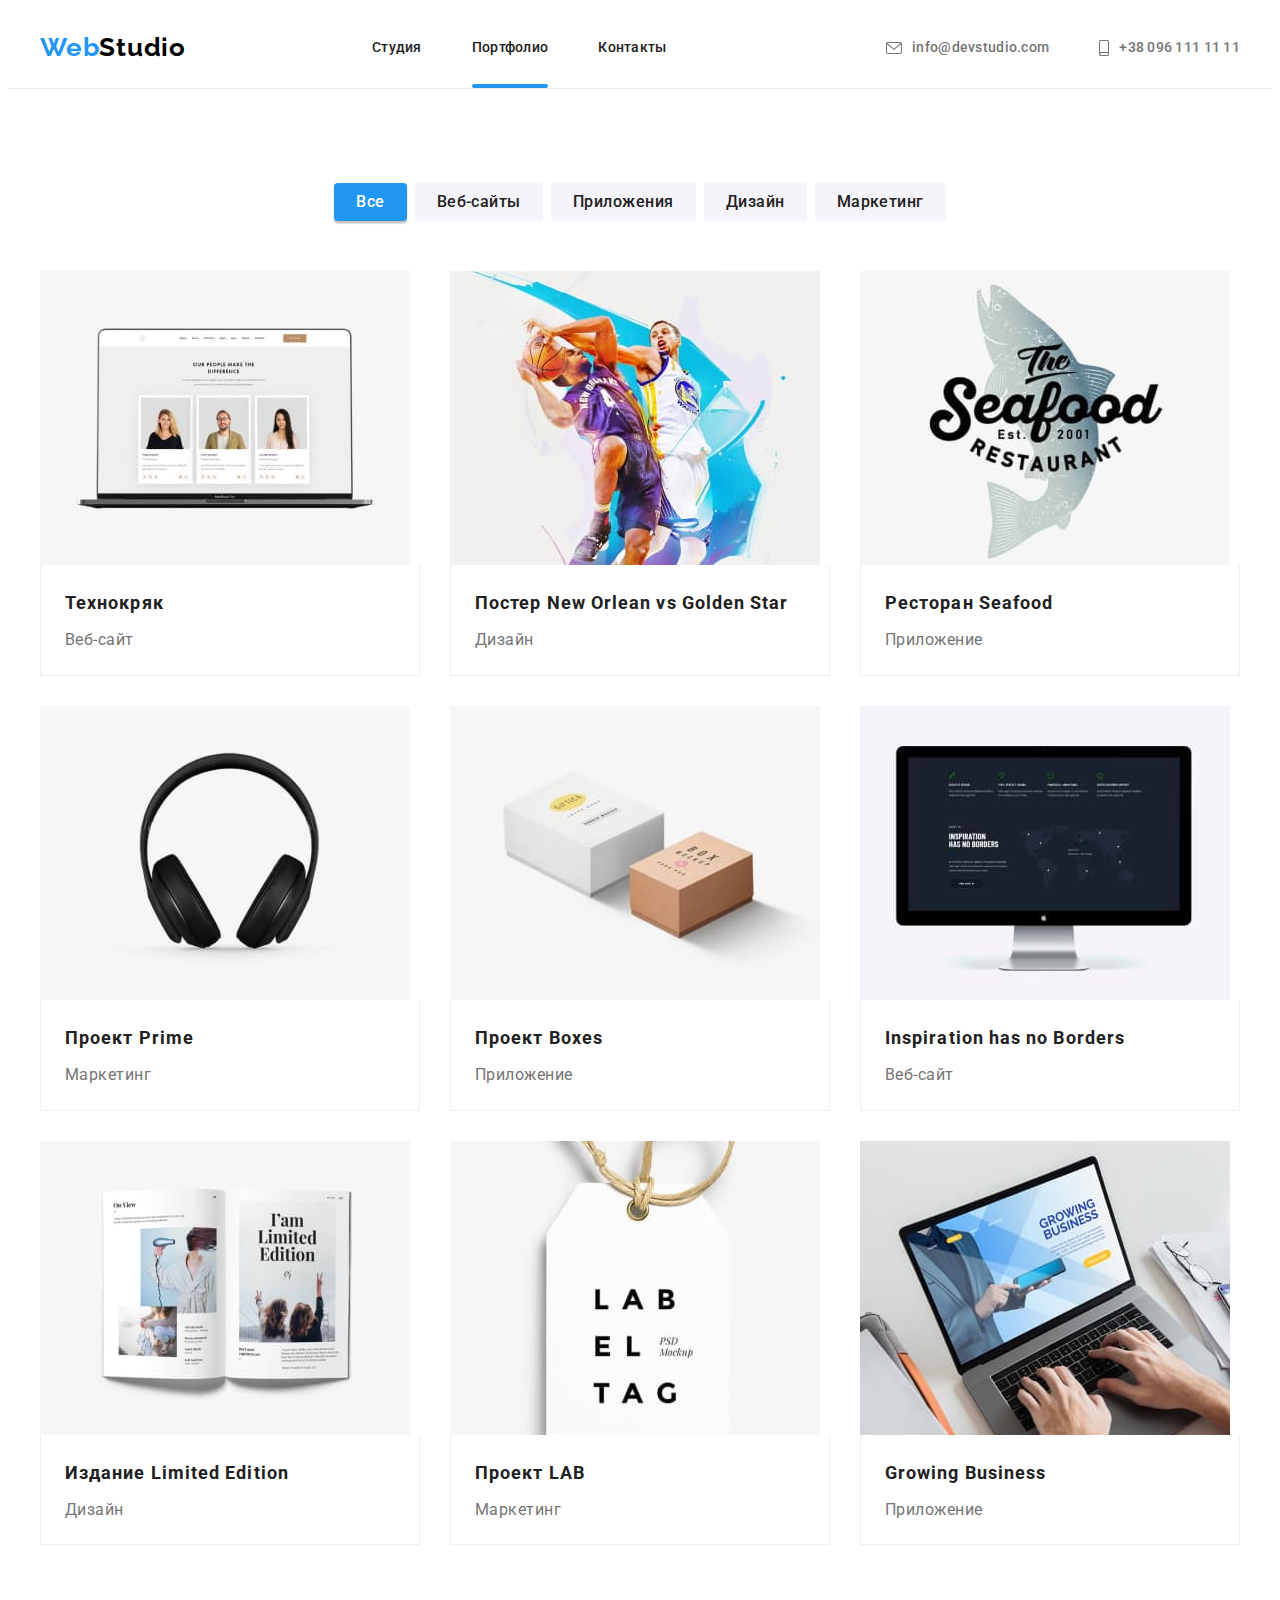
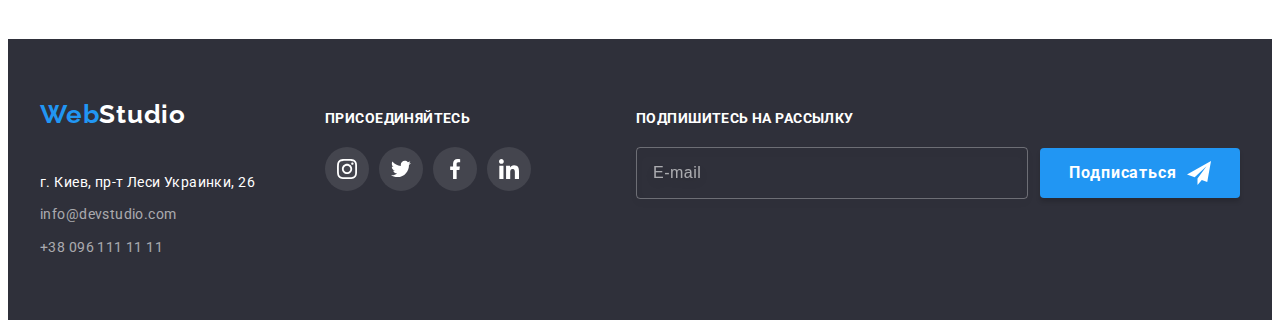
==== commit b09dc023: "adds BEM to all sections" ====
--- a/portfolio.html
+++ b/portfolio.html
@@ -58,194 +58,194 @@
   </header>
   <!-- Main content -->
   <main>
-    <section class="section portfolio">
+    <section class="portfolio section">
       <div class="container">
         <!-- Скрытый заголовок -->
         <h1 hidden>Портфолио</h1>
         <!-- Filter buttons -->
-        <ul class="portfolio-filter list">
-          <li class="item">
-            <button class="portfolio-filter-button current" type="button">
+        <ul class="filter list">
+          <li class="filter__item item">
+            <button class="filter__button filter__button--current" type="button">
               Все
             </button>
           </li>
-          <li class="item">
-            <button class="portfolio-filter-button" type="button">
+          <li class="filter__item item">
+            <button class="filter__button" type="button">
               Веб-сайты
             </button>
           </li>
-          <li class="item">
-            <button class="portfolio-filter-button" type="button">
+          <li class="filter__item item">
+            <button class="filter__button" type="button">
               Приложения
             </button>
           </li>
-          <li class="item">
-            <button class="portfolio-filter-button" type="button">
+          <li class="filter__item item">
+            <button class="filter__button" type="button">
               Дизайн
             </button>
           </li>
-          <li class="item">
-            <button class="portfolio-filter-button" type="button">
+          <li class="filter__item item">
+            <button class="filter__button" type="button">
               Маркетинг
             </button>
           </li>
         </ul>
         <!-- Portfolio content -->
-        <ul class="portfolio-content list">
-          <li class="item">
-            <a href="" class="link">
-              <div class="portfolio-thumb">
+        <ul class="product-set list">
+          <li class="product-set__item item">
+            <a href="" class="product-card link">
+              <div class="product-card__thumb">
                 <img src="img/technocrack.jpg" alt="Ноутбук" width="370" />
-                <p class="portfolio-overlay">
-                  Ресурс предлагает комплексные предложения с разным уровнем
-                  функционала и сервисов. Все это позволит посетителю получить
-                  исчерпывающие сведения <br />
-                  о компании или частном лице.
-                </p>
-              </div>
-              <div class="item-info">
-                <h2 class="title">Технокряк</h2>
-                <p class="text">Веб-сайт</p>
-              </div>
-            </a>
-          </li>
-          <li class="item">
-            <a href="" class="link">
-              <div class="portfolio-thumb">
+                <p class="product-card__overlay">
+                  Ресурс предлагает комплексные предложения с разным уровнем
+                  функционала и сервисов. Все это позволит посетителю получить
+                  исчерпывающие сведения <br />
+                  о компании или частном лице.
+                </p>
+              </div>
+              <div class="product-card__info">
+                <h2 class="product-card__title">Технокряк</h2>
+                <p class="product-card__text">Веб-сайт</p>
+              </div>
+            </a>
+          </li>
+          <li class="product-set__item item">
+            <a href="" class="product-card link">
+              <div class="product-card__thumb">
                 <img src="img/basketbolists.jpg" alt="Баскетболисты" width="370" />
-                <p class="portfolio-overlay">
-                  Ресурс предлагает комплексные предложения с разным уровнем
-                  функционала и сервисов. Все это позволит посетителю получить
-                  исчерпывающие сведения <br />
-                  о компании или частном лице.
-                </p>
-              </div>
-              <div class="item-info">
-                <h2 class="title">
+                <p class="product-card__overlay">
+                  Ресурс предлагает комплексные предложения с разным уровнем
+                  функционала и сервисов. Все это позволит посетителю получить
+                  исчерпывающие сведения <br />
+                  о компании или частном лице.
+                </p>
+              </div>
+              <div class="product-card__info">
+                <h2 class="product-card__title">
                   Постер <span lang="en">New Orlean vs Golden Star</span>
                 </h2>
-                <p class="text">Дизайн</p>
-              </div>
-            </a>
-          </li>
-          <li class="item">
-            <a href="" class="link">
-              <div class="portfolio-thumb">
+                <p class="product-card__text">Дизайн</p>
+              </div>
+            </a>
+          </li>
+          <li class="product-set__item item">
+            <a href="" class="product-card link">
+              <div class="product-card__thumb">
                 <img src="img/restaurant-seafood.jpg" alt="Логотип ресторана" width="370" />
-                <p class="portfolio-overlay">
-                  Ресурс предлагает комплексные предложения с разным уровнем
-                  функционала и сервисов. Все это позволит посетителю получить
-                  исчерпывающие сведения <br />
-                  о компании или частном лице.
-                </p>
-              </div>
-              <div class="item-info">
-                <h2 class="title">Ресторан <span lang="en">Seafood</span></h2>
-                <p class="text">Приложение</p>
-              </div>
-            </a>
-          </li>
-          <li class="item">
-            <a href="" class="link">
-              <div class="portfolio-thumb">
+                <p class="product-card__overlay">
+                  Ресурс предлагает комплексные предложения с разным уровнем
+                  функционала и сервисов. Все это позволит посетителю получить
+                  исчерпывающие сведения <br />
+                  о компании или частном лице.
+                </p>
+              </div>
+              <div class="product-card__info">
+                <h2 class="product-card__title">Ресторан <span lang="en">Seafood</span></h2>
+                <p class="product-card__text">Приложение</p>
+              </div>
+            </a>
+          </li>
+          <li class="product-set__item item">
+            <a href="" class="product-card link">
+              <div class="product-card__thumb">
                 <img src="img/headphones.jpg" alt="Наушники" width="370" />
-                <p class="portfolio-overlay">
-                  Ресурс предлагает комплексные предложения с разным уровнем
-                  функционала и сервисов. Все это позволит посетителю получить
-                  исчерпывающие сведения <br />
-                  о компании или частном лице.
-                </p>
-              </div>
-              <div class="item-info">
-                <h2 class="title">Проект <span lang="en">Prime</span></h2>
-                <p class="text">Маркетинг</p>
-              </div>
-            </a>
-          </li>
-          <li class="item">
-            <a href="" class="link">
-              <div class="portfolio-thumb">
+                <p class="product-card__overlay">
+                  Ресурс предлагает комплексные предложения с разным уровнем
+                  функционала и сервисов. Все это позволит посетителю получить
+                  исчерпывающие сведения <br />
+                  о компании или частном лице.
+                </p>
+              </div>
+              <div class="product-card__info">
+                <h2 class="product-card__title">Проект <span lang="en">Prime</span></h2>
+                <p class="product-card__text">Маркетинг</p>
+              </div>
+            </a>
+          </li>
+          <li class="product-set__item item">
+            <a href="" class="product-card link">
+              <div class="product-card__thumb">
                 <img src="img/boxes.jpg" alt="Коробки" width="370" />
-                <p class="portfolio-overlay">
-                  Ресурс предлагает комплексные предложения с разным уровнем
-                  функционала и сервисов. Все это позволит посетителю получить
-                  исчерпывающие сведения <br />
-                  о компании или частном лице.
-                </p>
-              </div>
-              <div class="item-info">
-                <h2 class="title">Проект <span lang="en">Boxes</span></h2>
-                <p class="text">Приложение</p>
-              </div>
-            </a>
-          </li>
-          <li class="item">
-            <a href="" class="link">
-              <div class="portfolio-thumb">
+                <p class="product-card__overlay">
+                  Ресурс предлагает комплексные предложения с разным уровнем
+                  функционала и сервисов. Все это позволит посетителю получить
+                  исчерпывающие сведения <br />
+                  о компании или частном лице.
+                </p>
+              </div>
+              <div class="product-card__info">
+                <h2 class="product-card__title">Проект <span lang="en">Boxes</span></h2>
+                <p class="product-card__text">Приложение</p>
+              </div>
+            </a>
+          </li>
+          <li class="product-set__item item">
+            <a href="" class="product-card link">
+              <div class="product-card__thumb">
                 <img src="img/monitor.jpg" alt="Монитор" width="370" />
-                <p class="portfolio-overlay">
-                  Ресурс предлагает комплексные предложения с разным уровнем
-                  функционала и сервисов. Все это позволит посетителю получить
-                  исчерпывающие сведения <br />
-                  о компании или частном лице.
-                </p>
-              </div>
-              <div class="item-info">
-                <h2 class="title" lang="en">Inspiration has no Borders</h2>
-                <p class="text">Веб-сайт</p>
-              </div>
-            </a>
-          </li>
-          <li class="item">
-            <a href="" class="link">
-              <div class="portfolio-thumb">
+                <p class="product-card__overlay">
+                  Ресурс предлагает комплексные предложения с разным уровнем
+                  функционала и сервисов. Все это позволит посетителю получить
+                  исчерпывающие сведения <br />
+                  о компании или частном лице.
+                </p>
+              </div>
+              <div class="product-card__info">
+                <h2 class="product-card__title" lang="en">Inspiration has no Borders</h2>
+                <p class="product-card__text">Веб-сайт</p>
+              </div>
+            </a>
+          </li>
+          <li class="product-set__item item">
+            <a href="" class="product-card link">
+              <div class="product-card__thumb">
                 <img src="img/book.jpg" alt="Книга" width="370" />
-                <p class="portfolio-overlay">
-                  Ресурс предлагает комплексные предложения с разным уровнем
-                  функционала и сервисов. Все это позволит посетителю получить
-                  исчерпывающие сведения <br />
-                  о компании или частном лице.
-                </p>
-              </div>
-              <div class="item-info">
-                <h2 class="title">
+                <p class="product-card__overlay">
+                  Ресурс предлагает комплексные предложения с разным уровнем
+                  функционала и сервисов. Все это позволит посетителю получить
+                  исчерпывающие сведения <br />
+                  о компании или частном лице.
+                </p>
+              </div>
+              <div class="product-card__info">
+                <h2 class="product-card__title">
                   Издание <span lang="en">Limited Edition</span>
                 </h2>
-                <p class="text">Дизайн</p>
-              </div>
-            </a>
-          </li>
-          <li class="item">
-            <a href="" class="link">
-              <div class="portfolio-thumb">
+                <p class="product-card__text">Дизайн</p>
+              </div>
+            </a>
+          </li>
+          <li class="product-set__item item">
+            <a href="" class="product-card link">
+              <div class="product-card__thumb">
                 <img src="img/tag.jpg" alt="Лейба" width="370" />
-                <p class="portfolio-overlay">
-                  Ресурс предлагает комплексные предложения с разным уровнем
-                  функционала и сервисов. Все это позволит посетителю получить
-                  исчерпывающие сведения <br />
-                  о компании или частном лице.
-                </p>
-              </div>
-              <div class="item-info">
-                <h2 class="title">Проект <span lang="en">LAB</span></h2>
-                <p class="text">Маркетинг</p>
-              </div>
-            </a>
-          </li>
-          <li class="item">
-            <a href="" class="link">
-              <div class="portfolio-thumb">
+                <p class="product-card__overlay">
+                  Ресурс предлагает комплексные предложения с разным уровнем
+                  функционала и сервисов. Все это позволит посетителю получить
+                  исчерпывающие сведения <br />
+                  о компании или частном лице.
+                </p>
+              </div>
+              <div class="product-card__info">
+                <h2 class="product-card__title">Проект <span lang="en">LAB</span></h2>
+                <p class="product-card__text">Маркетинг</p>
+              </div>
+            </a>
+          </li>
+          <li class="product-set__item item">
+            <a href="" class="product-card link">
+              <div class="product-card__thumb">
                 <img src="img/businessman.jpg" alt="Бизнесмен" width="370" />
-                <p class="portfolio-overlay">
-                  Ресурс предлагает комплексные предложения с разным уровнем
-                  функционала и сервисов. Все это позволит посетителю получить
-                  исчерпывающие сведения <br />
-                  о компании или частном лице.
-                </p>
-              </div>
-              <div class="item-info">
-                <h2 class="title" lang="en">Growing Business</h2>
-                <p class="text">Приложение</p>
+                <p class="product-card__overlay">
+                  Ресурс предлагает комплексные предложения с разным уровнем
+                  функционала и сервисов. Все это позволит посетителю получить
+                  исчерпывающие сведения <br />
+                  о компании или частном лице.
+                </p>
+              </div>
+              <div class="product-card__info">
+                <h2 class="product-card__title" lang="en">Growing Business</h2>
+                <p class="product-card__text">Приложение</p>
               </div>
             </a>
           </li>
@@ -253,54 +253,56 @@
       </div>
     </section>
   </main>
+  <!-- Footer section -->
   <footer class="footer">
-    <div class="container">
+    <div class="container footer-container">
       <div>
-        <a class="logo link" href="./index.html">Web<span class="logo-footer">Studio</span>
+        <a class="logo footer__logo link" href="./index.html">Web<span class="logo__footer">Studio</span>
         </a>
         <address class="footer-address">
-          <ul class="footer-address-list list">
-            <li class="item">
-              <a class="footer-address-link link" target="_blank" href="https://goo.gl/maps/aLoBdVxBaDCiLa739">г. Киев,
+          <ul class="address-list list">
+            <li class="address-list__item item">
+              <a class="address-list__link address-list__link--main-color link" target="_blank"
+                href="https://goo.gl/maps/aLoBdVxBaDCiLa739">г. Киев,
                 пр-т Леси Украинки, 26</a>
             </li>
-            <li class="item">
-              <a class="footer-contacts-link link" href="mailto:info@devstudio.com">info@devstudio.com</a>
+            <li class="address-list__item item">
+              <a class="address-list__link link" href="mailto:info@devstudio.com">info@devstudio.com</a>
             </li>
-            <li class="item">
-              <a class="footer-contacts-link link" href="tel:+380961111111">+38 096 111 11 11</a>
+            <li class="address-list__item item">
+              <a class="address-list__link link" href="tel:+380961111111">+38 096 111 11 11</a>
             </li>
           </ul>
         </address>
       </div>
       <!-- Footer connect -->
       <div class="connect">
-        <strong class="title">Присоединяйтесь</strong>
-        <ul class="list">
-          <li class="item">
-            <a class="link" href="https://www.instagram.com">
-              <svg class="icon" width="20" height="20">
+        <strong class="connect-title">Присоединяйтесь</strong>
+        <ul class="connect-list list">
+          <li class="connect-list__item item">
+            <a class="connect-list__link link" href="https://www.instagram.com">
+              <svg class="connect-list__icon" width="20" height="20">
                 <use href="./img/sprite.svg#icon-instagram"></use>
               </svg>
             </a>
           </li>
-          <li class="item">
-            <a class="link" href="https://twitter.com">
-              <svg class="icon" width="20" height="20">
+          <li class="connect-list__item item">
+            <a class="connect-list__link link" href="https://twitter.com">
+              <svg class="connect-list__icon" width="20" height="20">
                 <use href="./img/sprite.svg#icon-twitter"></use>
               </svg>
             </a>
           </li>
-          <li class="item">
-            <a class="link" href="https://www.facebook.com">
-              <svg class="icon" width="20" height="20">
+          <li class="connect-list__item item">
+            <a class="connect-list__link link" href="https://www.facebook.com">
+              <svg class="connect-list__icon" width="20" height="20">
                 <use href="./img/sprite.svg#icon-facebook"></use>
               </svg>
             </a>
           </li>
-          <li class="item">
-            <a class="link" href="https://www.linkedin.com/">
-              <svg class="icon" width="20" height="20">
+          <li class="connect-list__item item">
+            <a class="connect-list__link link" href="https://www.linkedin.com/">
+              <svg class="connect-list__icon" width="20" height="20">
                 <use href="./img/sprite.svg#icon-linkedin"></use>
               </svg>
             </a>
@@ -309,17 +311,16 @@
       </div>
       <!-- Footer sign-in section -->
       <div class="sign-in">
-        <strong class="title">Подпишитесь на рассылку</strong>
-        <form class="form" autocomplete="off">
+        <strong class="sign-in-title">Подпишитесь на рассылку</strong>
+        <form class="sign-in-form" autocomplete="off">
           <input class="sign-in-field" type="email" name="mail" placeholder="E-mail">
-          <button class="sign-in-btn" type="submit">Подписаться
-            <svg class="icon" width="24" height="24">
+          <button class="sign-in-btn btn" type="submit">Подписаться
+            <svg class="sign-in-btn__icon" width="24" height="24">
               <use href="./img/sprite.svg#icon-send"></use>
             </svg>
           </button>
         </form>
       </div>
-
     </div>
   </footer>
 </body>
--- a/css/main.css
+++ b/css/main.css
@@ -68,15 +68,17 @@
   margin: 0;
 }
 
-img {
-  display: block;
-}
-
 body {
   color: var(--text-color);
   background-color: var(--main-color);
   font-family: Roboto, sans-serif;
   font-size: 14px;
+}
+
+img {
+  display: block;
+  max-width: 100%;
+  height: auto;
 }
 
 .list {
@@ -106,19 +108,23 @@
   border-bottom: 1px solid var(--header-border);
 }
 
+.header__logo {
+  padding: 24px 0;
+}
+
 .main-nav {
   display: flex;
   align-items: center;
 }
 
 .logo {
+  display: inline-block;
   color: var(--accent-color);
   font-family: Raleway;
   font-weight: 700;
   font-size: 26px;
   line-height: 1.2;
   letter-spacing: 0.03em;
-  padding: 24px 0;
 }
 
 .logo__header {
@@ -472,45 +478,41 @@
   background-color: var(--bg-color-first);
 }
 
+.footer__logo {
+  margin-bottom: 20px;
+}
+
 .logo__footer {
   color: var(--main-color);
 }
 
-.footer-address {
-  margin-top: 20px;
-}
-
-.footer-address-list .item + .item {
-  margin-top: 9px;
-}
-
-.footer-address-link {
-  color: var(--main-color);
+.address-list {
   font-style: normal;
   font-weight: 400;
   line-height: 1.7;
   letter-spacing: 0.03em;
 }
 
-.footer-contacts-link {
+.address-list__item:not(:last-child) {
+  margin-bottom: 9px;
+}
+
+.address-list__link {
   color: var(--text-color-secondary);
-  font-style: normal;
-  font-weight: 400;
-  line-height: 1.7;
-  letter-spacing: 0.03em;
-}
-
-.footer .link {
   transition: color var(--anim-time) var(--anim-time-line);
 }
 
-.footer .link:hover,
-.footer .link:focus {
+.address-list__link--main-color {
+  color: var(--main-color);
+}
+
+.address-list__link:hover,
+.address-list__link:focus {
   color: var(--accent-color);
 }
 
 /* Footer connect */
-.footer .container {
+.footer-container {
   display: flex;
   align-items: baseline;
 }
@@ -519,8 +521,8 @@
   margin-left: 70px;
 }
 
-.connect .title,
-.sign-in .title {
+.connect-title,
+.sign-in-title {
   display: block;
   margin-bottom: 20px;
   color: var(--main-color);
@@ -531,16 +533,20 @@
   text-transform: uppercase;
 }
 
-.connect .list {
-  display: flex;
-  justify-content: center;
-}
-
-.connect .item + .item {
+.connect-list {
+  display: flex;
+  justify-content: center;
+}
+
+.connect-list__item + .connect-list__item {
   margin-left: 10px;
 }
 
-.connect .link {
+.connect-list__icon {
+  fill: var(--main-color);
+}
+
+.connect-list__link {
   display: flex;
   justify-content: center;
   align-items: center;
@@ -551,12 +557,8 @@
   transition: background-color var(--anim-time) var(--anim-time-line);
 }
 
-.connect .icon {
-  fill: var(--main-color);
-}
-
-.connect .link:hover,
-.connect .link:focus {
+.connect-list__link:hover,
+.connect-list__link:focus {
   background-color: var(--accent-color);
 }
 
@@ -565,7 +567,7 @@
   margin-left: auto;
 }
 
-.sign-in .form {
+.sign-in-form {
   display: inline-flex;
   align-items: center;
 }
@@ -590,8 +592,8 @@
 
 .sign-in-field::placeholder {
   /* font-family: "Roboto";
-  font-style: normal;
-  font-weight: 400; */
+    font-style: normal;
+    font-weight: 400; */
   font-size: 16px;
   line-height: 1.25;
   letter-spacing: 0.03em;
@@ -604,7 +606,7 @@
   align-items: center;
 }
 
-.sign-in-btn .icon {
+.sign-in-btn__icon {
   margin-left: 10px;
   fill: var(--main-color);
 }
@@ -660,6 +662,7 @@
   background-color: inherit;
   border: 1px solid var(--close-btn-border);
   border-radius: 50%;
+  outline: none;
   transition: fill var(--anim-time) var(--anim-time-line);
 }
 
@@ -684,7 +687,7 @@
   color: var(--title-color);
 }
 
-.input-label {
+.field {
   display: block;
   margin-bottom: 4px;
   cursor: pointer;
@@ -695,12 +698,12 @@
   color: var(--text-color);
 }
 
-.input-wrap {
+.field__wrap {
   position: relative;
   margin-bottom: 10px;
 }
 
-.form-input {
+.field__input {
   display: block;
   width: 100%;
   padding: 11px 12px;
@@ -717,11 +720,11 @@
   transition: border-color var(--anim-time) var(--anim-time-line);
 }
 
-.input-wrap:focus-within > .form-input {
-  border-color: var(--accent-color);
-}
-
-.input-wrap .icon {
+.field__wrap--bottom-gap {
+  margin-bottom: 20px;
+}
+
+.field__icon {
   position: absolute;
   bottom: 50%;
   left: 12px;
@@ -730,13 +733,17 @@
   transition: fill var(--anim-time) var(--anim-time-line);
 }
 
-.input-wrap:focus-within > .icon {
+.field__wrap:focus-within > .field__input {
+  border-color: var(--accent-color);
+}
+
+.field__wrap:focus-within > .field__icon {
   fill: var(--accent-color);
 }
 
-.input-comment {
+.field-comment {
   display: block;
-  width: 100%;
+  min-width: 100%;
   height: 120px;
   resize: none;
   padding: 12px 16px;
@@ -746,26 +753,22 @@
   transition: border-color var(--anim-time) var(--anim-time-line);
 }
 
-.input-comment::placeholder {
+.field-comment::placeholder {
   font-size: 14px;
   line-height: 16px;
   letter-spacing: 0.01em;
   color: var(--placeholder-color);
 }
 
-.comment-wrap {
-  margin-bottom: 20px;
-}
-
 /* Modal agreement checkbox*/
-.agreement {
+.checkbox {
   position: relative;
   display: flex;
   justify-content: center;
   margin-bottom: 30px;
 }
 
-.agreement-checkbox {
+.checkbox__input {
   position: absolute;
   width: 1px;
   height: 1px;
@@ -776,7 +779,7 @@
   overflow: hidden;
 }
 
-.agreement-icon {
+.checkbox__icon {
   display: inline-block;
   margin-right: 7px;
   border: 2px solid var(--title-color);
@@ -785,11 +788,15 @@
   fill: transparent;
 }
 
-.agreement:focus-within > .agreement-icon {
+.checkbox__link {
+  color: var(--accent-color);
+}
+
+.checkbox:focus-within > .checkbox__icon {
   border: 2px solid var(--btn-color-hover);
 }
 
-.agreement-checkbox:checked + .agreement-icon {
+.checkbox__input:checked + .checkbox__icon {
   border-color: transparent;
   background-color: var(--accent-color);
   fill: var(--main-color);
@@ -798,10 +805,6 @@
   background-origin: border-box; */
 }
 
-.agreement-link {
-  color: var(--accent-color);
-}
-
 /* Modal submit button */
 .modal-submit {
   display: block;
@@ -810,7 +813,7 @@
 }
 
 /* Porttfolio filter */
-.portfolio-filter {
+.filter {
   display: flex;
   justify-content: center;
   align-items: flex-start;
@@ -818,11 +821,11 @@
   margin-bottom: 34px;
 }
 
-.portfolio-filter .item + .item {
+.filter__item + .filter__item {
   margin-left: 8px;
 }
 
-.portfolio-filter-button {
+.filter__button {
   padding: 6px 22px;
   color: var(--title-color);
   background-color: var(--bg-color-second);
@@ -840,8 +843,8 @@
     box-shadow var(--anim-time) var(--anim-time-line);
 }
 
-.portfolio-filter-button:hover,
-.portfolio-filter-button:focus {
+.filter__button:hover,
+.filter__button:focus {
   color: var(--main-color);
   background-color: var(--accent-color);
   /* shadow-middle */
@@ -849,7 +852,7 @@
     0px 2px 2px rgba(0, 0, 0, 0.12);
 }
 
-.portfolio-filter-button.current {
+.filter__button--current {
   color: var(--main-color);
   background-color: var(--accent-color);
   box-shadow: 0px 3px 1px rgba(0, 0, 0, 0.1), 0px 1px 2px rgba(0, 0, 0, 0.08),
@@ -857,30 +860,30 @@
 }
 
 /* Portfolio content */
-.portfolio-content {
+.product-set {
   display: flex;
   flex-wrap: wrap;
   margin-left: -30px;
   margin-bottom: -30px;
 }
 
-.portfolio-content .item {
+.product-set__item {
   width: calc(100% / 3 - 30px);
   margin-left: 30px;
   margin-bottom: 30px;
 }
 
-.portfolio-content .link {
+.product-card {
   display: block;
   transition: box-shadow var(--anim-time) var(--anim-time-line);
 }
 
-.portfolio-thumb {
+.product-card__thumb {
   position: relative;
   overflow: hidden;
 }
 
-.portfolio-overlay {
+.product-card__overlay {
   position: absolute;
   top: 0;
   left: 0;
@@ -899,25 +902,25 @@
   transition: transform var(--anim-time) var(--anim-time-line);
 }
 
-.portfolio-content .link:hover .portfolio-overlay,
-.portfolio-content .link:focus .portfolio-overlay {
+.product-card:hover .product-card__overlay,
+.product-card:focus .product-card__overlay {
   transform: translateY(0);
 }
 
-.portfolio-content .link:hover,
-.portfolio-content .link:focus {
+.product-card:hover,
+.product-card:focus {
   box-shadow: 0px 1px 1px rgba(0, 0, 0, 0.12), 0px 4px 4px rgba(0, 0, 0, 0.06),
     1px 4px 6px rgba(0, 0, 0, 0.16);
 }
 
-.item-info {
+.product-card__info {
   padding: 20px 24px;
   border-left: 1px solid var(--portfolio-cars-border);
   border-right: 1px solid var(--portfolio-cars-border);
   border-bottom: 1px solid var(--portfolio-cars-border);
 }
 
-.portfolio-content .title {
+.product-card__title {
   margin-bottom: 4px;
   color: var(--title-color);
   font-weight: 700;
@@ -926,7 +929,7 @@
   letter-spacing: 0.06em;
 }
 
-.portfolio-content .text {
+.product-card__text {
   color: var(--text-color);
   font-size: 16px;
   line-height: 1.86;
